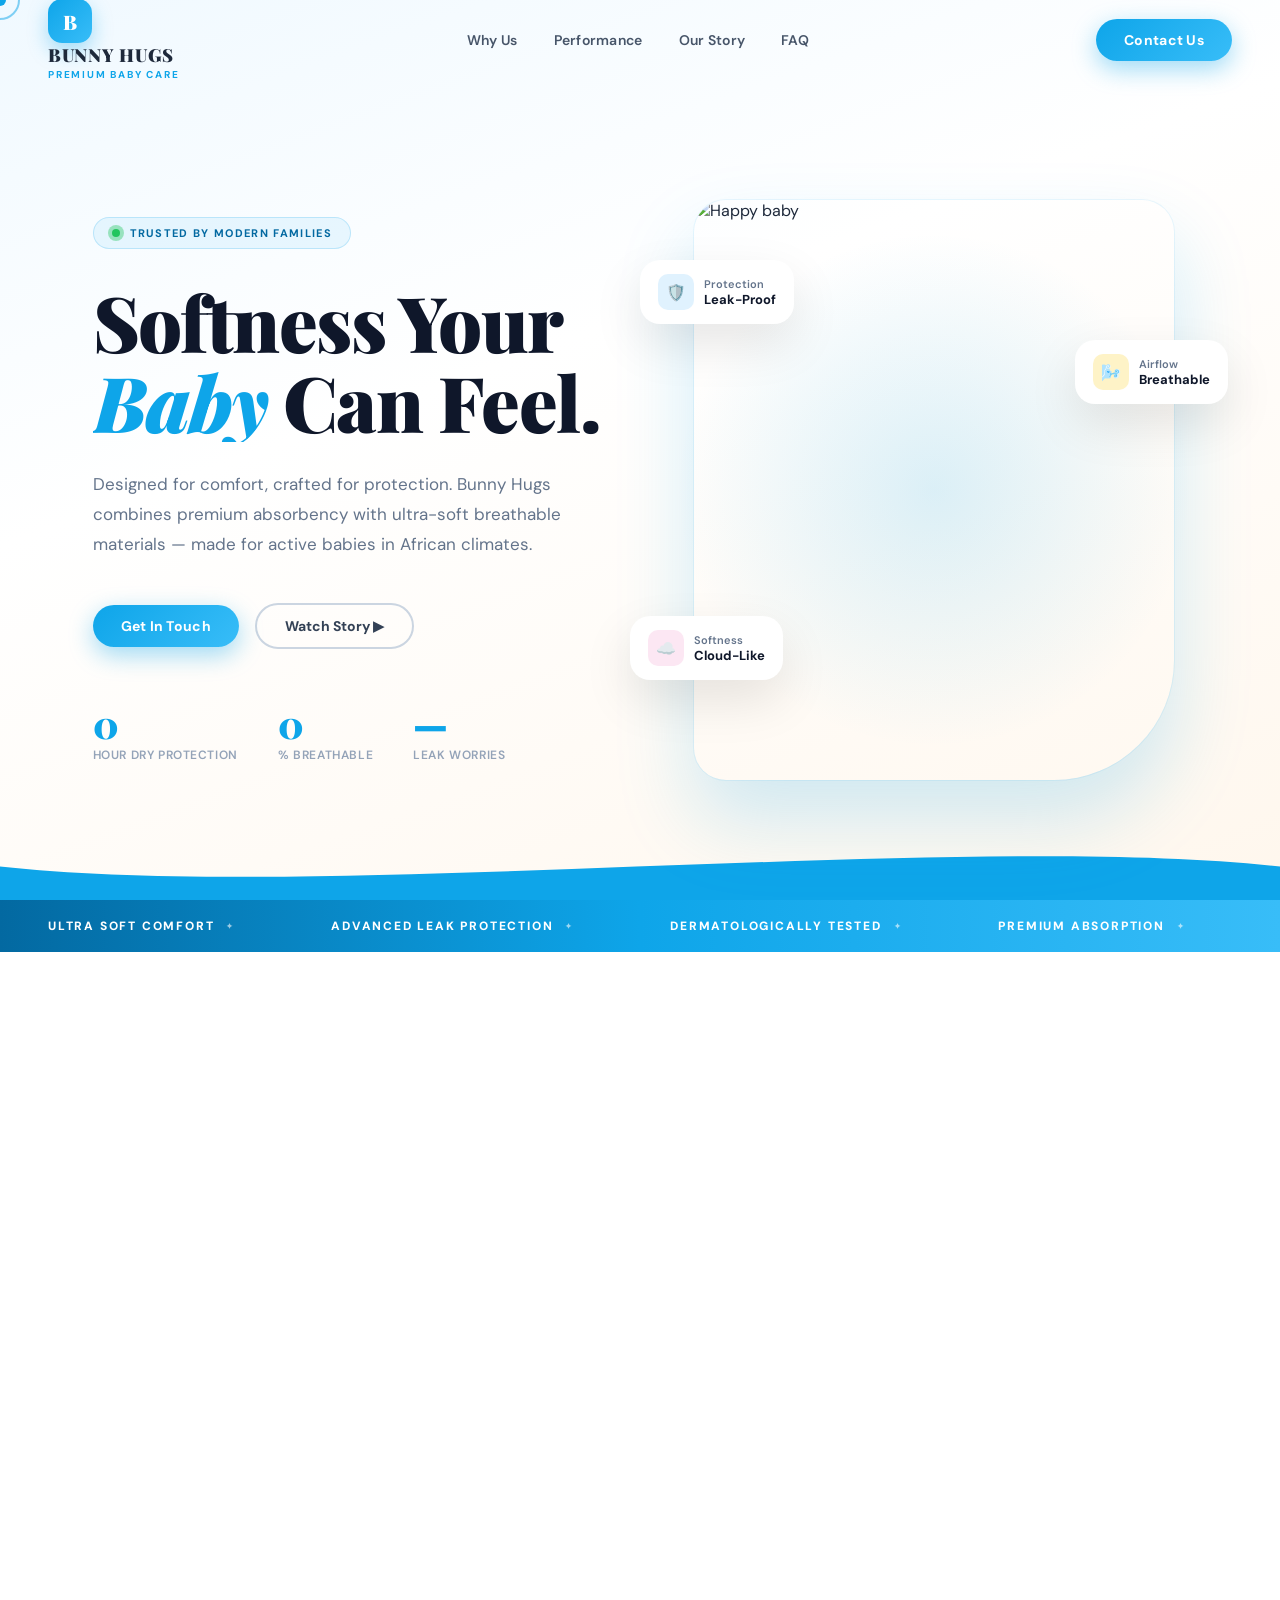
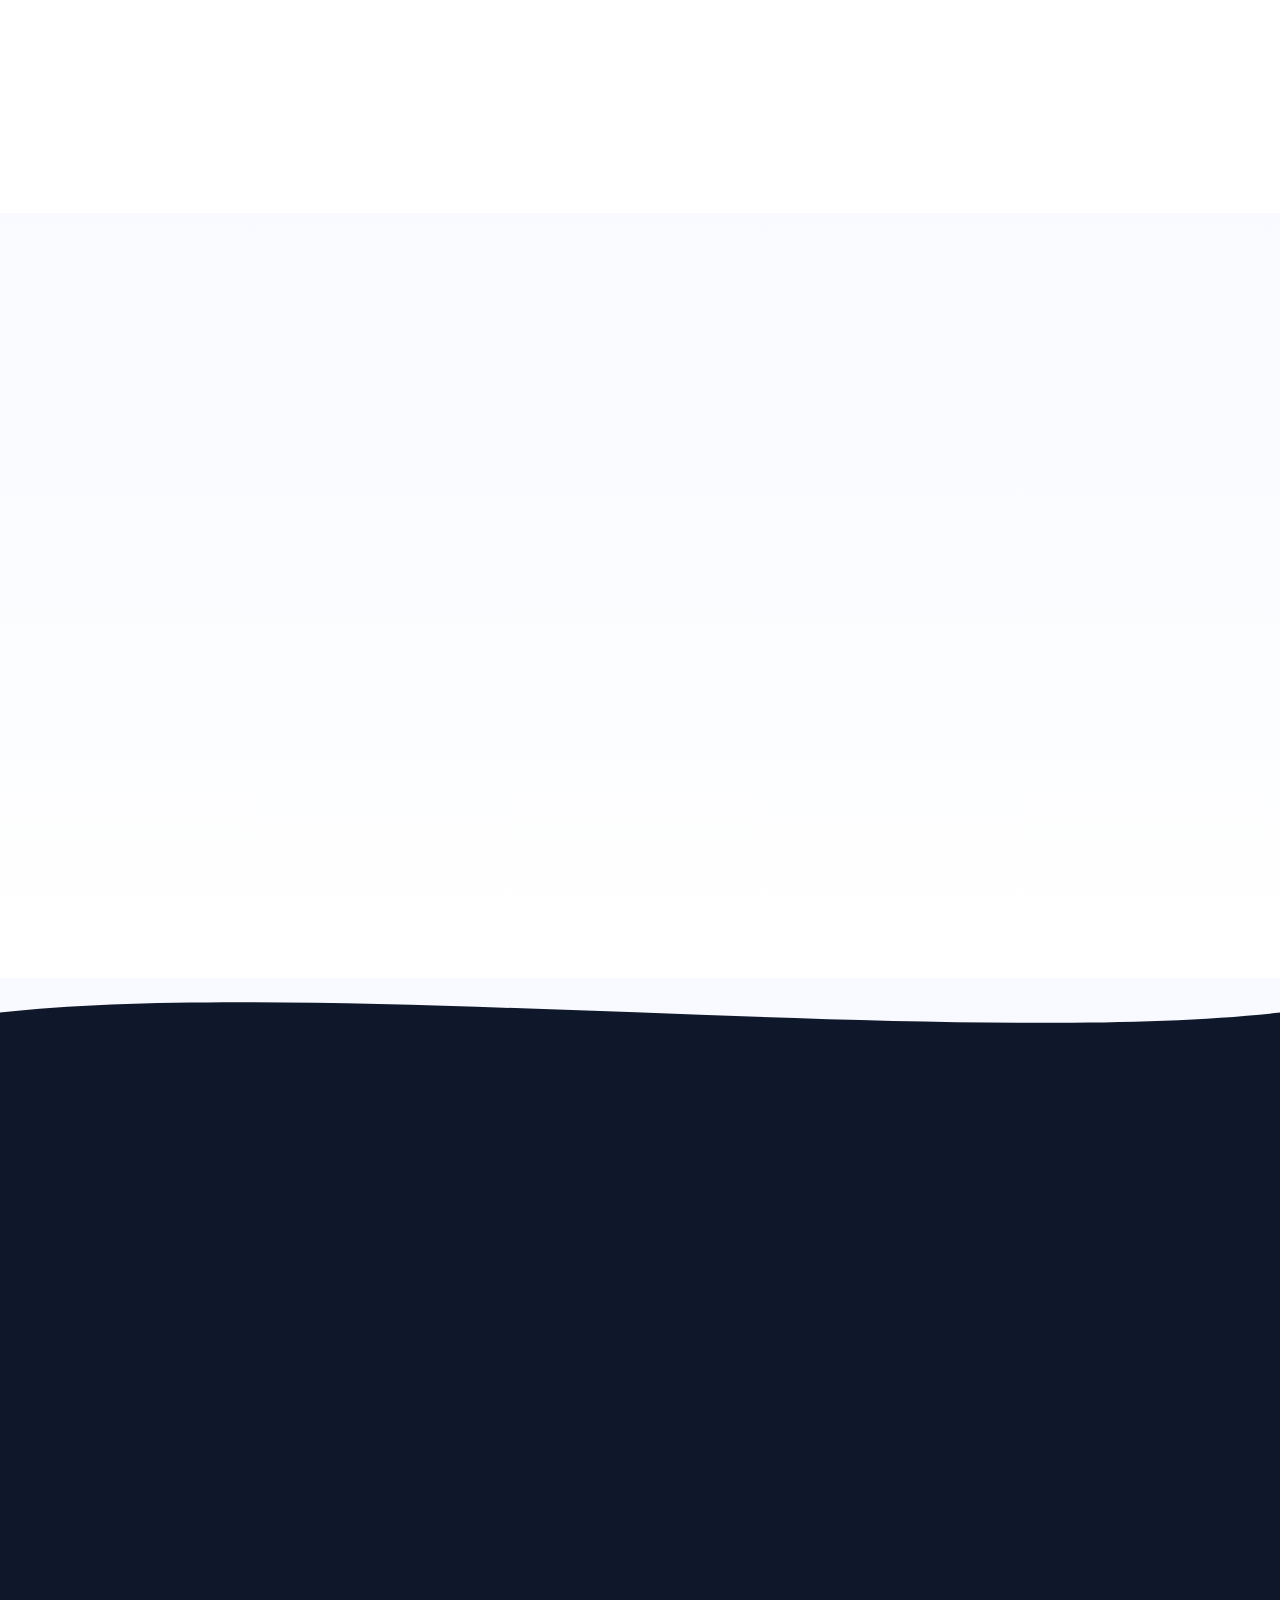
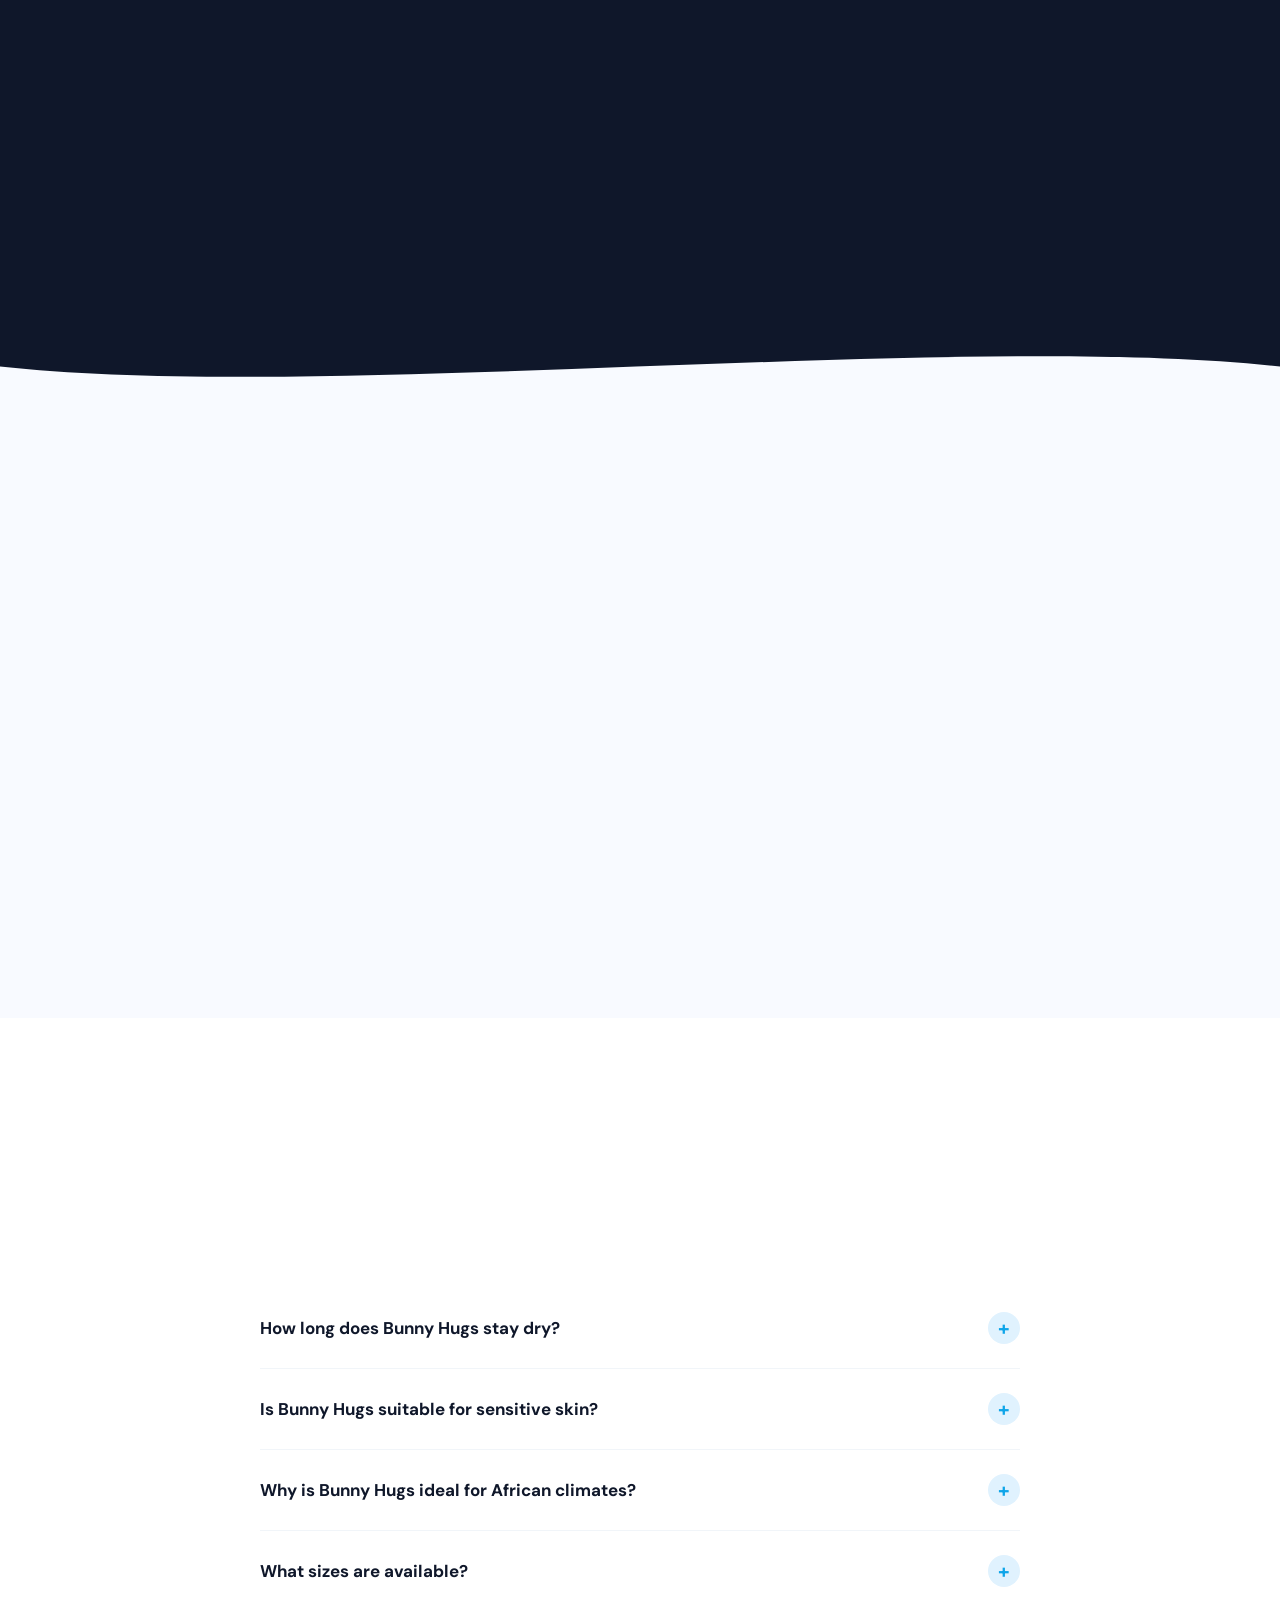
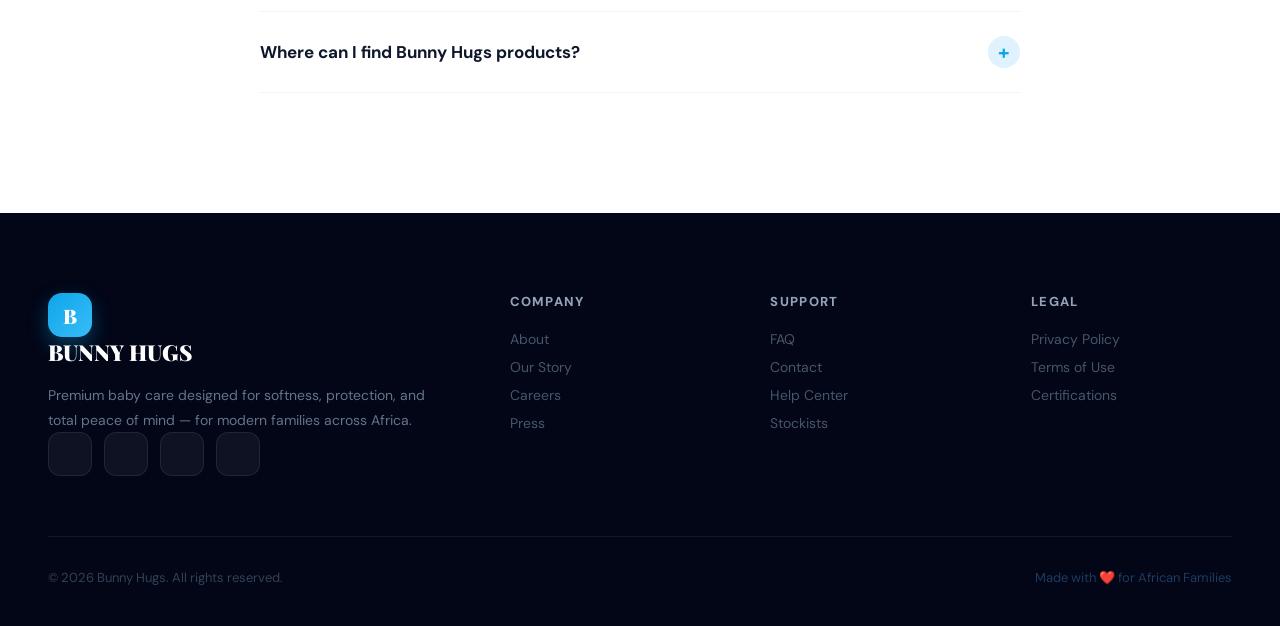
==== index.html @ 6c88c6e1 "initial demo setup" ====
<!DOCTYPE html>
<html lang="en">
<head>
  <meta charset="UTF-8"/>
  <meta name="viewport" content="width=device-width, initial-scale=1.0"/>
  <title>Bunny Hugs | Premium Baby Care</title>

  <link rel="preconnect" href="https://fonts.googleapis.com"/>
  <link href="https://fonts.googleapis.com/css2?family=Playfair+Display:wght@700;900&family=DM+Sans:wght@300;400;500;600;700&display=swap" rel="stylesheet"/>
  
  <script src="https://cdn.tailwindcss.com"></script>
  <script src="https://cdnjs.cloudflare.com/ajax/libs/gsap/3.12.5/gsap.min.js"></script>
  <script src="https://cdnjs.cloudflare.com/ajax/libs/gsap/3.12.5/ScrollTrigger.min.js"></script>
  <script src="https://unpkg.com/lucide@latest"></script>

  <link rel="stylesheet" href="style.css"/>
</head>
<body>

  <div class="scroll-progress" id="scrollProgress"></div>

  <div class="cursor" id="cursor"></div>
  <div class="cursor-ring" id="cursorRing"></div>

  <nav class="navbar" id="navbar">
    <div class="flex items-center gap-3 cursor-pointer" onclick="window.location.href='index.html'">
      <div class="logo-mark">B</div>
      <div>
        <div class="logo-text">BUNNY HUGS</div>
        <div class="logo-subtext">Premium Baby Care</div>
      </div>
    </div>

    <div class="nav-links" id="desktopNavLinks">
      <a href="index.html#features">Why Us</a>
      <a href="index.html#showcase">Performance</a>
      <a href="index.html#story">Our Story</a>
      <a href="index.html#faq">FAQ</a>
    </div>

    <a href="contact.html" class="btn-primary desktop-cta">Contact Us</a>

    <button class="mobile-menu-toggle" id="mobileMenuToggle" aria-label="Toggle Menu">
      <div class="hamburger-line line-1"></div>
      <div class="hamburger-line line-2"></div>
      <div class="hamburger-line line-3"></div>
    </button>
  </nav>

  <div class="mobile-nav-overlay" id="mobileNavOverlay">
    <div class="mobile-nav-links">
      <a href="index.html#features">Why Us</a>
      <a href="index.html#showcase">Performance</a>
      <a href="index.html#story">Our Story</a>
      <a href="index.html#faq">FAQ</a>
      <a href="contact.html" class="btn-primary text-center mt-6 w-full text-white block" style="color: white !important;">Contact Us</a>
    </div>
  </div>

  <section class="hero" id="hero">
    <canvas id="particles"></canvas>

    <div class="bg-circle bc-1"></div>
    <div class="bg-circle bc-2"></div>
    <div class="bg-circle bc-3"></div>

    <div class="hero-content">
      <div>
        <div class="hero-eyebrow" id="heroEyebrow">
          <span class="dot-pulse"></span>
          Trusted by Modern Families
        </div>

        <h1 class="hero-title">
          <span class="line-wrap" id="heroLine1">Softness Your</span>
          <span class="line-wrap" id="heroLine2"><em class="accent">Baby</em> Can Feel.</span>
        </h1>

        <p class="hero-sub" id="heroSub">
          Designed for comfort, crafted for protection. Bunny Hugs combines premium absorbency with ultra-soft breathable materials — made for active babies in African climates.
        </p>

        <div class="hero-ctas" id="heroCtas">
          <a href="contact.html" class="btn-primary">Get In Touch</a>
          <a href="#story" class="btn-outline text-center">Watch Story ▶</a>
        </div>

        <div class="stats-row" id="heroStats">
          <div class="stat-item">
            <div class="stat-num" data-target="24">0</div>
            <div class="stat-label">Hour Dry Protection</div>
          </div>
          <div class="stat-item">
            <div class="stat-num" data-target="100">0</div>
            <div class="stat-label">% Breathable</div>
          </div>
          <div class="stat-item">
            <div class="stat-num" data-target="0">—</div>
            <div class="stat-label">Leak Worries</div>
          </div>
        </div>
      </div>

      <div class="hero-image-wrap" id="heroImageWrap">
        <div class="glow-ring"></div>

        <img
          src="https://images.unsplash.com/photo-1515488042361-ee00e0ddd4e4?q=80&w=900&auto=format&fit=crop"
          class="hero-img"
          alt="Happy baby"
        />

        <div class="badge badge-1">
          <div class="badge-icon b-icon-1">🛡️</div>
          <div>
            <div class="badge-title">Protection</div>
            <div class="badge-body">Leak-Proof</div>
          </div>
        </div>

        <div class="badge badge-2">
          <div class="badge-icon b-icon-2">☁️</div>
          <div>
            <div class="badge-title">Softness</div>
            <div class="badge-body">Cloud-Like</div>
          </div>
        </div>

        <div class="badge badge-3">
          <div class="badge-icon b-icon-3">🌬️</div>
          <div>
            <div class="badge-title">Airflow</div>
            <div class="badge-body">Breathable</div>
          </div>
        </div>
      </div>
    </div>

    <div class="wave-divider">
      <svg viewBox="0 0 1440 80" xmlns="http://www.w3.org/2000/svg" preserveAspectRatio="none">
        <path d="M0,40 C360,80 1080,0 1440,40 L1440,80 L0,80 Z" fill="#0ea5e9"/>
      </svg>
    </div>
  </section>

  <div class="marquee-section">
    <div class="marquee-track">
      <span>Ultra Soft Comfort</span>
      <span>Advanced Leak Protection</span>
      <span>Dermatologically Tested</span>
      <span>Premium Absorption</span>
      <span>Tropical Climate Ready</span>
      <span>Pediatrician Approved</span>
      <span>Ultra Soft Comfort</span>
      <span>Advanced Leak Protection</span>
      <span>Dermatologically Tested</span>
      <span>Premium Absorption</span>
      <span>Tropical Climate Ready</span>
      <span>Pediatrician Approved</span>
    </div>
  </div>

  <section class="features-section" id="features">
    <div class="section-inner">
      <div class="features-header reveal">
        <span class="section-tag">Why Families Love Bunny Hugs</span>
        <h2 class="section-title">Made For Comfort.<br/><span class="glow-text">Built For Confidence.</span></h2>
        <p class="features-desc">Every detail is engineered to help babies stay dry, comfortable, active, and happy throughout the day.</p>
      </div>

      <div class="features-grid">
        <div class="feat-card blue-card reveal" style="transition-delay:0.1s">
          <div class="feat-icon f-icon-blue">
            <i data-lucide="shield-check" style="width:28px;height:28px;"></i>
          </div>
          <h3>Leak Protection</h3>
          <p>Advanced absorbent channels lock moisture away instantly, keeping babies comfortable for extended day and night use.</p>
        </div>

        <div class="feat-card pink-card reveal" style="transition-delay:0.2s">
          <div class="feat-icon f-icon-pink">
            <i data-lucide="cloud" style="width:28px;height:28px;"></i>
          </div>
          <h3>Cloud-Like Softness</h3>
          <p>Ultra-soft inner layers crafted to gently wrap delicate baby skin, reducing irritation and maximising comfort.</p>
        </div>

        <div class="feat-card yellow-card reveal" style="transition-delay:0.3s">
          <div class="feat-icon f-icon-yellow">
            <i data-lucide="wind" style="width:28px;height:28px;"></i>
          </div>
          <h3>Breathable Airflow</h3>
          <p>Special airflow channels reduce heat and moisture buildup — designed specifically for warm tropical climates.</p>
        </div>
      </div>
    </div>
  </section>

  <section class="showcase-section" id="showcase">
    <div class="section-inner">
      <div class="showcase-grid">
        <div class="showcase-img-wrap reveal-left">
          <img
            src="https://images.unsplash.com/photo-1555252333-9f8e92e65df9?q=80&w=900&auto=format&fit=crop"
            class="showcase-img"
            alt="Baby comfort"
          />
          <div class="showcase-pill p1">
            <span>⭐</span> Premium Grade
          </div>
          <div class="showcase-pill p2">
            <span>🌡️</span> Tested for African Heat
          </div>
        </div>

        <div class="reveal-right">
          <span class="section-tag">Performance Metrics</span>
          <h2 class="section-title">Engineered to<br/><span class="glow-text">Perform.</span></h2>
          <p class="showcase-desc">Our multi-layer absorption system is independently tested for maximum performance across all conditions.</p>

          <div class="progress-item">
            <div class="progress-label"><span>Absorption Speed</span><span>97%</span></div>
            <div class="progress-track"><div class="progress-fill" data-width="97"></div></div>
          </div>
          <div class="progress-item">
            <div class="progress-label"><span>Softness Index</span><span>99%</span></div>
            <div class="progress-track"><div class="progress-fill" data-width="99"></div></div>
          </div>
          <div class="progress-item">
            <div class="progress-label"><span>Leak Prevention</span><span>100%</span></div>
            <div class="progress-track"><div class="progress-fill" data-width="100"></div></div>
          </div>
          <div class="progress-item">
            <div class="progress-label"><span>Breathability</span><span>95%</span></div>
            <div class="progress-track"><div class="progress-fill" data-width="95"></div></div>
          </div>

          <a href="contact.html" class="btn-primary mt-10 inline-block">Learn More</a>
        </div>
      </div>
    </div>
  </section>

  <section class="story-section" id="story">
    <div class="wave-top">
      <svg viewBox="0 0 1440 80" xmlns="http://www.w3.org/2000/svg" preserveAspectRatio="none">
        <path d="M0,40 C360,0 1080,80 1440,40 L1440,0 L0,0 Z" fill="#f8faff"/>
      </svg>
    </div>

    <div class="section-inner story-inner-wrap">
      <div class="story-grid">
        <div class="reveal-left">
          <img
            src="https://images.unsplash.com/photo-1516627145497-ae6968895b74?q=80&w=900&auto=format&fit=crop"
            class="story-img"
            alt="Parents with baby"
          />
        </div>

        <div class="reveal-right">
          <span class="section-tag">Our Story</span>
          <h2 class="section-title text-white">Designed Around<br/>Real Parenting.</h2>

          <p class="story-desc">
            Bunny Hugs was born from a simple belief: every baby deserves the very best. We understand the realities of modern African parenthood, and we built a product that rises to meet them — with premium performance, accessible pricing, and genuine care in every layer.
          </p>

          <div class="story-card">
            <div class="story-card-header">
              <div class="story-card-icon sci-blue">
                <i data-lucide="heart" style="width:20px;height:20px;"></i>
              </div>
              <div class="story-card-title">Parent-Focused Innovation</div>
            </div>
            <p class="story-card-text">Built on hundreds of hours of real parenting feedback and independent baby comfort research.</p>
          </div>

          <div class="story-card mt-4">
            <div class="story-card-header">
              <div class="story-card-icon sci-yellow">
                <i data-lucide="sparkles" style="width:20px;height:20px;"></i>
              </div>
              <div class="story-card-title">Premium Quality Materials</div>
            </div>
            <p class="story-card-text">Carefully selected hypoallergenic soft-touch fibres tested on sensitive newborn skin.</p>
          </div>
        </div>
      </div>
    </div>

    <div class="wave-bottom">
      <svg viewBox="0 0 1440 80" xmlns="http://www.w3.org/2000/svg" preserveAspectRatio="none">
        <path d="M0,40 C360,80 1080,0 1440,40 L1440,80 L0,80 Z" fill="#f8faff"/>
      </svg>
    </div>
  </section>

  <section class="testimonial-section" id="testimonials">
    <div class="section-inner">
      <div class="text-center reveal">
        <span class="section-tag">What Moms Say</span>
        <h2 class="section-title">Loved by <span class="glow-text">Thousands.</span></h2>
      </div>

      <div class="testimonials-grid">
        <div class="testi-card reveal" style="transition-delay:0.1s">
          <div class="stars">★★★★★</div>
          <p class="testi-text">"My baby sleeps through the night without any leaks. I've tried every brand but Bunny Hugs is genuinely on another level."</p>
          <div class="testi-author">
            <div class="testi-avatar">A</div>
            <div>
              <div class="testi-name">Amaka O.</div>
              <div class="testi-role">Mother of 2 · Lagos</div>
            </div>
          </div>
        </div>

        <div class="testi-card reveal" style="transition-delay:0.2s">
          <div class="stars">★★★★★</div>
          <p class="testi-text">"The softness is unreal. My newborn's skin stays rash-free even in this Abuja heat. Absolutely worth every naira."</p>
          <div class="testi-author">
            <div class="testi-avatar">F</div>
            <div>
              <div class="testi-name">Fatima B.</div>
              <div class="testi-role">New Mom · Abuja</div>
            </div>
          </div>
        </div>

        <div class="testi-card reveal" style="transition-delay:0.3s">
          <div class="stars">★★★★★</div>
          <p class="testi-text">"Finally a brand that actually understands African weather. The breathability is incredible — my baby is always comfortable."</p>
          <div class="testi-author">
            <div class="testi-avatar">C</div>
            <div>
              <div class="testi-name">Chidinma E.</div>
              <div class="testi-role">Mother of 3 · Enugu</div>
            </div>
          </div>
        </div>
      </div>
    </div>
  </section>

  <section class="faq-section" id="faq">
    <div class="section-inner">
      <div class="text-center reveal">
        <span class="section-tag">FAQ</span>
        <h2 class="section-title">Got <span class="glow-text">Questions?</span></h2>
      </div>

      <div class="faq-list">
        <div class="faq-item">
          <button class="faq-q" onclick="toggleFaq(this)">
            How long does Bunny Hugs stay dry?
            <div class="faq-icon">+</div>
          </button>
          <div class="faq-a"><p>Our advanced absorbent core is engineered for extended dryness, keeping babies protected and comfortable throughout both day and night without needing constant changes.</p></div>
        </div>

        <div class="faq-item">
          <button class="faq-q" onclick="toggleFaq(this)">
            Is Bunny Hugs suitable for sensitive skin?
            <div class="faq-icon">+</div>
          </button>
          <div class="faq-a"><p>Absolutely. Every layer uses hypoallergenic breathable soft-touch materials that have been dermatologically tested to reduce friction, rashes, and discomfort on delicate newborn skin.</p></div>
        </div>

        <div class="faq-item">
          <button class="faq-q" onclick="toggleFaq(this)">
            Why is Bunny Hugs ideal for African climates?
            <div class="faq-icon">+</div>
          </button>
          <div class="faq-a"><p>We engineered a dedicated breathable airflow channel system that helps regulate temperature and reduce moisture buildup — specifically for the warm and humid conditions of tropical Africa.</p></div>
        </div>

        <div class="faq-item">
          <button class="faq-q" onclick="toggleFaq(this)">
            What sizes are available?
            <div class="faq-icon">+</div>
          </button>
          <div class="faq-a"><p>Bunny Hugs is available in Newborn, Small, Medium, Large, and Extra Large to accommodate babies from birth through toddlerhood, with a snug-fit elastic waistband at every size.</p></div>
        </div>

        <div class="faq-item">
          <button class="faq-q" onclick="toggleFaq(this)">
            Where can I find Bunny Hugs products?
            <div class="faq-icon">+</div>
          </button>
          <div class="faq-a"><p>Bunny Hugs is available through our network of retail partners across Nigeria and West Africa. Contact us for stockist locations near you.</p></div>
        </div>
      </div>
    </div>
  </section>

  <footer>
    <div class="section-inner">
      <div class="footer-grid">
        <div class="footer-brand">
          <div class="flex items-center gap-3 mb-1">
            <div class="logo-mark">B</div>
            <div class="footer-logo-text">BUNNY HUGS</div>
          </div>
          <p>Premium baby care designed for softness, protection, and total peace of mind — for modern families across Africa.</p>
          <div class="social-row mt-6">
            <div class="social-btn"><i data-lucide="instagram" style="width:18px;height:18px;"></i></div>
            <div class="social-btn"><i data-lucide="facebook" style="width:18px;height:18px;"></i></div>
            <div class="social-btn"><i data-lucide="youtube" style="width:18px;height:18px;"></i></div>
            <div class="social-btn"><i data-lucide="twitter" style="width:18px;height:18px;"></i></div>
          </div>
        </div>

        <div class="footer-col">
          <h4>Company</h4>
          <a href="#">About</a>
          <a href="index.html#story">Our Story</a>
          <a href="#">Careers</a>
          <a href="#">Press</a>
        </div>

        <div class="footer-col">
          <h4>Support</h4>
          <a href="index.html#faq">FAQ</a>
          <a href="contact.html">Contact</a>
          <a href="#">Help Center</a>
          <a href="#">Stockists</a>
        </div>

        <div class="footer-col">
          <h4>Legal</h4>
          <a href="#">Privacy Policy</a>
          <a href="#">Terms of Use</a>
          <a href="#">Certifications</a>
        </div>
      </div>

      <div class="footer-bottom">
        <span>© 2026 Bunny Hugs. All rights reserved.</span>
        <span class="footer-tagline">Made with ❤️ for African Families</span>
      </div>
    </div>
  </footer>

  <script src="script.js"></script>
</body>
</html>
---- style.css ----
:root {
  --sky: #0ea5e9;
  --sky-light: #e0f2fe;
  --sky-dark: #0369a1;
  --cream: #fffdf5;
  --yellow: #fbbf24;
  --pink: #f9a8d4;
  --slate: #0f172a;
}

*, *::before, *::after { box-sizing: border-box; margin: 0; padding: 0; }

html { scroll-behavior: smooth; }

body {
  font-family: 'DM Sans', sans-serif;
  background: #fff;
  color: #1e293b;
  overflow-x: hidden;
  cursor: none;
}

/* SCROLL PROGRESS BAR */
.scroll-progress {
  position: fixed;
  top: 0; left: 0;
  height: 3px;
  background: linear-gradient(90deg, var(--sky-dark), var(--sky), #38bdf8);
  width: 0%;
  z-index: 200;
  transition: width 0.1s;
}

/* CUSTOM CURSOR */
.cursor {
  position: fixed;
  width: 12px; height: 12px;
  background: var(--sky);
  border-radius: 50%;
  pointer-events: none;
  z-index: 9999;
  transform: translate(-50%, -50%);
  transition: width 0.2s, height 0.2s, background 0.2s;
}
.cursor-ring {
  position: fixed;
  width: 40px; height: 40px;
  border: 2px solid rgba(14,165,233,0.5);
  border-radius: 50%;
  pointer-events: none;
  z-index: 9998;
  transform: translate(-50%, -50%);
  transition: all 0.12s ease-out;
}
body:hover .cursor { opacity: 1; }

/* NAVBAR SYSTEM */
.navbar {
  position: fixed;
  top: 0; left: 0; right: 0;
  z-index: 100;
  padding: 0 48px;
  height: 80px;
  display: flex;
  align-items: center;
  justify-content: space-between;
  background: rgba(255,255,255,0.0);
  backdrop-filter: blur(0px);
  transition: background 0.5s, backdrop-filter 0.5s, box-shadow 0.5s;
}
.navbar.scrolled {
  background: rgba(255,255,255,0.85);
  backdrop-filter: blur(20px);
  box-shadow: 0 1px 40px rgba(14,165,233,0.08);
}
.logo-mark {
  width: 44px; height: 44px;
  background: linear-gradient(135deg, var(--sky), #38bdf8);
  border-radius: 14px;
  display: flex; align-items: center; justify-content: center;
  color: white;
  font-family: 'Playfair Display', serif;
  font-weight: 900;
  font-size: 20px;
  box-shadow: 0 8px 20px rgba(14,165,233,0.35);
}
.logo-text {
  font-weight: 900;
  font-size: 18px;
  letter-spacing: 0.04em;
  font-family: 'Playfair Display', serif;
}
.logo-subtext {
  font-size: 10px;
  letter-spacing: 0.18em;
  color: var(--sky);
  font-weight: 700;
  text-transform: uppercase;
  margin-top: 1px;
}
.nav-links {
  display: flex;
  gap: 36px;
}
.nav-links a {
  font-size: 14px;
  font-weight: 600;
  color: #475569;
  text-decoration: none;
  letter-spacing: 0.02em;
  transition: color 0.2s;
  position: relative;
}
.nav-links a::after {
  content: '';
  position: absolute;
  bottom: -4px; left: 0; right: 0;
  height: 2px;
  background: var(--sky);
  transform: scaleX(0);
  transform-origin: left;
  transition: transform 0.3s;
}
.nav-links a:hover { color: var(--sky); }
.nav-links a:hover::after { transform: scaleX(1); }

/* MOBILE HAMBURGER BUTTON (3 LINES) */
.mobile-menu-toggle {
  display: none;
  flex-direction: column;
  justify-content: space-between;
  width: 26px;
  height: 18px;
  background: transparent;
  border: none;
  z-index: 110;
}
.hamburger-line {
  width: 100%;
  height: 2px;
  background-color: #0f172a;
  border-radius: 20px;
  transition: all 0.3s cubic-bezier(0.4, 0, 0.2, 1);
  transform-origin: left;
}

/* Hamburgers transformation when mobile menu is open */
.mobile-menu-toggle.active .line-1 { transform: rotate(45deg) translate(2px, -1px); }
.mobile-menu-toggle.active .line-2 { opacity: 0; transform: scaleX(0); }
.mobile-menu-toggle.active .line-3 { transform: rotate(-45deg) translate(2px, 1px); }

/* MOBILE NAV OVERLAY */
.mobile-nav-overlay {
  position: fixed;
  inset: 0;
  background: rgb(255, 255, 255);
  z-index: 90;
  display: flex;
  align-items: center;
  justify-content: center;
  opacity: 0;
  visibility: hidden;
  transition: opacity 0.4s ease, visibility 0.4s ease;
}
.mobile-nav-overlay.active {
  opacity: 1;
  visibility: visible;
}
.mobile-nav-links {
  display: flex;
  flex-direction: column;
  align-items: center;
  gap: 28px;
  width: 80%;
  max-width: 320px;
}
.mobile-nav-links a {
  font-size: 22px;
  font-weight: 700;
  color: #0f172a;
  text-decoration: none;
  transition: color 0.2s;
}
.mobile-nav-links a:hover {
  color: var(--sky);
}

/* GLOBAL BUTTON & ANCHOR IMPLEMENTATIONS */
.btn-primary {
  background: linear-gradient(135deg, var(--sky), #38bdf8);
  color: white;
  border: none;
  padding: 12px 28px;
  border-radius: 100px;
  font-size: 14px;
  font-weight: 700;
  letter-spacing: 0.02em;
  box-shadow: 0 8px 25px rgba(14,165,233,0.4);
  transition: transform 0.2s, box-shadow 0.2s;
  position: relative;
  overflow: hidden;
  display: inline-flex;
  align-items: center;
  justify-content: center;
  text-decoration: none !important;
}
.btn-primary::before {
  content: '';
  position: absolute;
  top: 0; left: -100%;
  width: 100%; height: 100%;
  background: linear-gradient(90deg, transparent, rgba(255,255,255,0.25), transparent);
  transition: left 0.5s;
}
.btn-primary:hover::before { left: 100%; }
.btn-primary:hover { transform: translateY(-2px); box-shadow: 0 14px 35px rgba(14,165,233,0.5); }

.btn-outline {
  padding: 12px 28px;
  border-radius: 100px;
  border: 2px solid #cbd5e1;
  font-size: 14px;
  font-weight: 700;
  color: #334155;
  transition: border-color 0.2s, color 0.2s;
  background: transparent;
  display: inline-flex;
  align-items: center;
  justify-content: center;
  text-decoration: none !important;
}
.btn-outline:hover { border-color: var(--sky); color: var(--sky); }

.mobile-nav-overlay .btn-primary {
  color: #ffffff !important;
  font-weight: 700;
  display: block;
}

/* HERO SECTION */
.hero {
  min-height: 100vh;
  display: flex;
  align-items: center;
  position: relative;
  overflow: hidden;
  background: linear-gradient(160deg, #f0f9ff 0%, #ffffff 40%, #fff7ed 100%);
  padding-top: 80px;
}
#particles { position: absolute; inset: 0; z-index: 0; }

.bg-circle {
  position: absolute;
  border-radius: 50%;
  filter: blur(60px);
  opacity: 0;
  animation: breathe 8s ease-in-out infinite;
}
.bg-circle.bc-1 { width:600px; height:600px; background:#bfdbfe; top:-200px; left:-200px; animation-delay:0s; }
.bg-circle.bc-2 { width:400px; height:400px; background:#fde68a; bottom:-100px; right:-100px; animation-delay:3s; }
.bg-circle.bc-3 { width:300px; height:300px; background:#fce7f3; top:50%; left:40%; animation-delay:1.5s; }

@keyframes breathe {
  0%, 100% { transform: scale(1); opacity: 0.25; }
  50% { transform: scale(1.15); opacity: 0.4; }
}

.hero-content {
  position: relative;
  z-index: 2;
  max-width: 1280px;
  margin: 0 auto;
  padding: 0 48px;
  display: grid;
  grid-template-columns: 1fr 1fr;
  gap: 80px;
  align-items: center;
}
.hero-eyebrow {
  display: inline-flex;
  align-items: center;
  gap: 10px;
  background: rgba(14,165,233,0.08);
  border: 1px solid rgba(14,165,233,0.2);
  padding: 8px 18px;
  border-radius: 100px;
  font-size: 11px;
  font-weight: 700;
  letter-spacing: 0.12em;
  color: var(--sky-dark);
  text-transform: uppercase;
  margin-bottom: 32px;
}
.dot-pulse {
  width: 8px; height: 8px;
  background: #22c55e;
  border-radius: 50%;
  position: relative;
}
.dot-pulse::after {
  content: '';
  position: absolute;
  inset: -4px;
  border-radius: 50%;
  background: rgba(34,197,94,0.4);
  animation: ping 1.5s ease-out infinite;
}
@keyframes ping { 0%{transform:scale(0.8);opacity:1} 100%{transform:scale(2);opacity:0} }

.hero-title {
  font-family: 'Playfair Display', serif;
  font-size: clamp(52px, 6vw, 82px);
  font-weight: 900;
  line-height: 1.05;
  color: #0f172a;
  letter-spacing: -0.02em;
}
.hero-title .accent { color: var(--sky); font-style: italic; }
.hero-title .line-wrap { overflow: hidden; display: block; }

.hero-sub {
  margin-top: 28px;
  font-size: 17px;
  line-height: 1.75;
  color: #64748b;
  max-width: 480px;
}
.hero-ctas { margin-top: 44px; display: flex; gap: 16px; flex-wrap: wrap; align-items: center; }

/* DATA STATS ROW */
.stats-row { display: flex; gap: 40px; margin-top: 56px; }
.stat-num {
  font-family: 'Playfair Display', serif;
  font-size: 38px;
  font-weight: 900;
  color: var(--sky);
  line-height: 1;
}
.stat-label { font-size: 12px; color: #94a3b8; font-weight: 600; letter-spacing: 0.05em; margin-top: 4px; text-transform: uppercase; }

/* HERO FLOATING ELEMENTS */
.hero-image-wrap { position: relative; display: flex; justify-content: center; align-items: center; }
.hero-image-wrap .glow-ring {
  position: absolute;
  width: 520px; height: 520px;
  border-radius: 50%;
  background: radial-gradient(circle, rgba(14,165,233,0.15) 0%, transparent 70%);
  animation: slowSpin 20s linear infinite;
}
@keyframes slowSpin { from{transform:rotate(0deg)} to{transform:rotate(360deg)} }

.hero-img {
  width: 480px; height: 580px;
  object-fit: cover;
  border-radius: 32px 32px 120px 32px;
  box-shadow: 0 40px 80px rgba(14,165,233,0.2), 0 0 0 1px rgba(14,165,233,0.08);
  position: relative; z-index: 2;
  animation: floatImg 7s ease-in-out infinite;
}
@keyframes floatImg {
  0%,100%{transform:translateY(0) rotate(-1deg);}
  50%{transform:translateY(-20px) rotate(1deg);}
}

.badge {
  position: absolute;
  background: white;
  border-radius: 20px;
  padding: 14px 18px;
  box-shadow: 0 20px 50px rgba(0,0,0,0.1);
  z-index: 5;
  display: flex;
  align-items: center;
  gap: 10px;
  font-size: 13px;
  font-weight: 700;
  animation: badgeFloat 5s ease-in-out infinite;
}
@keyframes badgeFloat { 0%,100%{transform:translateY(0);} 50%{transform:translateY(-8px);} }
.badge-1 { top: 60px; left: -40px; animation-delay: 0s; }
.badge-2 { bottom: 100px; left: -50px; animation-delay: 1.5s; }
.badge-3 { top: 140px; right: -40px; animation-delay: 0.8s; }

.badge-icon { width: 36px; height: 36px; border-radius: 10px; display: flex; align-items: center; justify-content: center; font-size: 16px; }
.badge-icon.b-icon-1 { background:#e0f2fe; }
.badge-icon.b-icon-2 { background:#fce7f3; }
.badge-icon.b-icon-3 { background:#fef3c7; }
.badge-title { font-size:11px; color:#64748b; font-weight:600; }
.badge-body { color:#0f172a; }

.wave-divider { position: absolute; bottom: -2px; left: 0; right: 0; line-height: 0; overflow: hidden; }

/* INFINITE TEXT MARQUEE */
.marquee-section {
  background: linear-gradient(90deg, var(--sky-dark), var(--sky), #38bdf8);
  padding: 18px 0;
  overflow: hidden;
  position: relative;
}
.marquee-track { display: flex; white-space: nowrap; animation: marquee 30s linear infinite; }
.marquee-track span {
  font-size: 12px; font-weight: 800; letter-spacing: 0.15em; text-transform: uppercase;
  color: white; padding: 0 48px; display: flex; align-items: center; gap: 12px;
}
.marquee-track span::after { content: '✦'; font-size: 8px; opacity: 0.6; }
@keyframes marquee { from{transform:translateX(0)} to{transform:translateX(-50%)} }

/* SHARED SECTION STRUCTS */
section { position: relative; }
.section-inner { max-width: 1280px; margin: 0 auto; padding: 0 48px; }
.section-tag { font-size: 11px; font-weight: 800; letter-spacing: 0.18em; text-transform: uppercase; color: var(--sky); margin-bottom: 16px; display: block; }
.section-title { font-family: 'Playfair Display', serif; font-size: clamp(38px, 4vw, 58px); font-weight: 900; line-height: 1.1; color: #0f172a; letter-spacing: -0.02em; }
.glow-text { background: linear-gradient(135deg, var(--sky-dark) 0%, var(--sky) 50%, #38bdf8 100%); -webkit-background-clip: text; -webkit-text-fill-color: transparent; background-clip: text; }

/* FEATURES SECTION */
.features-section { padding: 120px 0; background: #fff; }
.features-header { text-align:center; max-width:680px; margin:0 auto; }
.features-desc { margin-top:20px; font-size:16px; color:#64748b; line-height:1.75; }
.features-grid { display: grid; grid-template-columns: repeat(3,1fr); gap: 28px; margin-top: 72px; }

.feat-card {
  border-radius: 28px; padding: 44px 36px; border: 1px solid #f1f5f9;
  position: relative; overflow: hidden;
  transition: transform 0.4s cubic-bezier(0.34,1.56,0.64,1), box-shadow 0.4s;
}
.feat-card::before { content: ''; position: absolute; inset: 0; opacity: 0; transition: opacity 0.4s; border-radius: 28px; }
.feat-card:hover { transform: translateY(-12px) scale(1.01); box-shadow: 0 30px 60px rgba(0,0,0,0.08); }
.feat-card:hover::before { opacity: 1; }

.feat-card.blue-card { background: linear-gradient(145deg, #f0f9ff, #fff); }
.feat-card.blue-card::before { background: linear-gradient(145deg, #e0f2fe, #f8fbff); }
.feat-card.pink-card { background: linear-gradient(145deg, #fdf2f8, #fff); }
.feat-card.pink-card::before { background: linear-gradient(145deg, #fce7f3, #fdf8ff); }
.feat-card.yellow-card { background: linear-gradient(145deg, #fffbeb, #fff); }
.feat-card.yellow-card::before { background: linear-gradient(145deg, #fef3c7, #fffdf5); }

.feat-icon { width: 64px; height: 64px; border-radius: 18px; display: flex; align-items: center; justify-content: center; margin-bottom: 28px; font-size: 28px; position: relative; z-index: 1; }
.feat-icon.f-icon-blue { background:#e0f2fe; color:var(--sky); }
.feat-icon.f-icon-pink { background:#fce7f3; color:#ec4899; }
.feat-icon.f-icon-yellow { background:#fef3c7; color:#d97706; }

.feat-card h3 { font-family: 'Playfair Display', serif; font-size: 24px; font-weight: 700; margin-bottom: 14px; position: relative; z-index: 1; }
.feat-card p { font-size: 15px; color: #64748b; line-height: 1.7; position: relative; z-index: 1; }

/* SHOWCASE / PERFORMANCE SYSTEM */
.showcase-section { padding: 120px 0; background: linear-gradient(180deg, #f8faff 0%, #ffffff 100%); overflow: hidden; }
.showcase-grid { display: grid; grid-template-columns: 1fr 1fr; gap: 80px; align-items: center; }
.showcase-img-wrap { position: relative; border-radius: 40px; }
.showcase-img { width: 100%; border-radius: 40px; box-shadow: 0 30px 80px rgba(14,165,233,0.15); display: block; }
.showcase-pill { position: absolute; background: white; border-radius: 100px; padding: 10px 20px; font-size: 13px; font-weight: 700; color: #0f172a; box-shadow: 0 10px 30px rgba(0,0,0,0.1); display: flex; align-items: center; gap: 8px; }
.showcase-pill.p1 { top: -20px; right: 40px; }
.showcase-pill.p2 { bottom: 40px; left: -20px; }
.showcase-desc { margin-top:20px; font-size:15px; color:#64748b; line-height:1.75; margin-bottom:40px; }

/* PROGRESS BARS */
.progress-item { margin-bottom: 24px; }
.progress-label { display: flex; justify-content: space-between; font-size: 13px; font-weight: 700; color: #334155; margin-bottom: 8px; }
.progress-track { height: 8px; background: #f1f5f9; border-radius: 100px; overflow: hidden; }
.progress-fill { height: 100%; border-radius: 100px; background: linear-gradient(90deg, var(--sky), #38bdf8); width: 0%; transition: width 1.5s cubic-bezier(0.4,0,0.2,1); }

/* BRAND STORY SECTION */
.story-section { padding: 120px 0; background: #0f172a; color: white; overflow: hidden; }
.story-inner-wrap { padding-top:60px; padding-bottom:60px; }
.story-grid { display: grid; grid-template-columns: 1fr 1fr; gap: 100px; align-items: center; }
.story-img { border-radius: 32px; width: 100%; object-fit: cover; height: 550px; box-shadow: 0 40px 80px rgba(0,0,0,0.4); }
.story-desc { margin-top:24px; font-size:16px; color:#94a3b8; line-height:1.8; }

.story-card { background: rgba(255,255,255,0.06); border: 1px solid rgba(255,255,255,0.1); border-radius: 24px; padding: 28px; backdrop-filter: blur(10px); margin-top: 28px; }
.story-card-header { display:flex; align-items:center; gap:14px; margin-bottom:12px; }
.story-card-icon { width:44px; height:44px; border-radius:12px; display:flex; align-items:center; justify-content:center; }
.story-card-icon.sci-blue { background:rgba(14,165,233,0.15); color:#38bdf8; }
.story-card-icon.sci-yellow { background:rgba(251,191,36,0.15); color:#fbbf24; }
.story-card-title { font-weight:700; font-size:16px; }
.story-card-text { font-size:14px; color:#64748b; line-height:1.75; }

.wave-top { position: absolute; top: -1px; left: 0; right: 0; line-height: 0; }
.wave-bottom { position: absolute; bottom: -1px; left: 0; right: 0; line-height: 0; }

/* TESTIMONIALS SECTION */
.testimonial-section { padding: 100px 0; background: #f8faff; }
.testimonials-grid { display: grid; grid-template-columns: repeat(3,1fr); gap: 24px; margin-top: 64px; }
.testi-card { background: white; border-radius: 24px; padding: 32px; box-shadow: 0 4px 24px rgba(0,0,0,0.05); border: 1px solid #f1f5f9; transition: transform 0.3s, box-shadow 0.3s; }
.testi-card:hover { transform: translateY(-6px); box-shadow: 0 20px 50px rgba(0,0,0,0.1); }
.stars { color: #fbbf24; font-size: 14px; letter-spacing: 2px; margin-bottom: 16px; }
.testi-text { font-size: 15px; color: #475569; line-height: 1.7; font-style: italic; margin-bottom: 20px; }
.testi-author { display: flex; align-items: center; gap: 12px; }
.testi-avatar { width: 44px; height: 44px; border-radius: 50%; background: linear-gradient(135deg, var(--sky-light), var(--sky)); display: flex; align-items: center; justify-content: center; font-weight: 800; color: var(--sky-dark); font-size: 15px; }
.testi-name { font-weight: 700; font-size: 14px; }
.testi-role { font-size: 12px; color: #94a3b8; }

/* ACCORDION FAQ SECTION */
.faq-section { padding: 120px 0; background: white; }
.faq-list { max-width: 760px; margin: 64px auto 0; }
.faq-item { border-bottom: 1px solid #f1f5f9; overflow: hidden; }
.faq-q { width: 100%; text-align: left; background: none; border: none; padding: 24px 0; font-size: 17px; font-weight: 700; color: #0f172a; display: flex; justify-content: space-between; align-items: center; gap: 16px; font-family: 'DM Sans', sans-serif; }
.faq-icon { width: 32px; height: 32px; background: var(--sky-light); border-radius: 50%; display: flex; align-items: center; justify-content: center; color: var(--sky); font-size: 20px; flex-shrink: 0; transition: transform 0.3s, background 0.3s; }
.faq-item.open .faq-icon { transform: rotate(45deg); background: var(--sky); color: white; }
.faq-a { max-height: 0; overflow: hidden; transition: max-height 0.4s cubic-bezier(0.4,0,0.2,1), padding 0.4s; }
.faq-item.open .faq-a { max-height: 200px; padding-bottom: 24px; }
.faq-a p { font-size: 15px; color: #64748b; line-height: 1.8; }

/* FOOTER ARCHITECTURE */
footer { background: #020617; color: white; padding: 80px 0 40px; }
.footer-grid { display: grid; grid-template-columns: 2fr 1fr 1fr 1fr; gap: 60px; padding-bottom: 60px; border-bottom: 1px solid rgba(255,255,255,0.07); }
.footer-brand p { font-size: 14px; color: #64748b; line-height: 1.75; margin-top: 16px; }
.footer-logo-text { font-family:'Playfair Display',serif; font-size:22px; font-weight:900; }
.footer-col h4 { font-size: 13px; font-weight: 800; letter-spacing: 0.1em; text-transform: uppercase; color: #94a3b8; margin-bottom: 20px; }
.footer-col a { display: block; font-size: 14px; color: #475569; text-decoration: none; margin-bottom: 10px; transition: color 0.2s; }
.footer-col a:hover { color: white; }
.social-row { display: flex; gap: 12px; }
.social-btn { width: 44px; height: 44px; border-radius: 12px; background: rgba(255,255,255,0.05); border: 1px solid rgba(255,255,255,0.08); display: flex; align-items: center; justify-content: center; color: #94a3b8; transition: background 0.2s, color 0.2s; }
.social-btn:hover { background: var(--sky); color: white; border-color: var(--sky); }
.footer-bottom { display: flex; justify-content: space-between; align-items: center; padding-top: 32px; font-size: 13px; color: #334155; }
.footer-tagline { color:#1e3a5f; }

/* REVEAL TIMINGS */
.reveal { opacity: 0; transform: translateY(50px); }
.reveal-left { opacity: 0; transform: translateX(-60px); }
.reveal-right { opacity: 0; transform: translateX(60px); }

/* BREAKPOINTS ENGINE (RESPONSIVE VIEW RULES) */
@media (max-width: 900px) {
  .desktop-cta, #desktopNavLinks { display: none !important; }
  .mobile-menu-toggle { display: flex; }
  
  .hero-content, .showcase-grid, .story-grid, .features-grid, .testimonials-grid, .footer-grid { grid-template-columns: 1fr; }
  .hero-content { padding: 0 24px; gap: 60px; }
  .section-inner { padding: 0 24px; }
  .navbar { padding: 0 24px; }
  
  .hero-img { width: 100%; height: 350px; }
  .badge { display: none; }
  .stats-row { gap: 24px; }
  
  body { cursor: auto; }
  .cursor, .cursor-ring { display: none; }
}
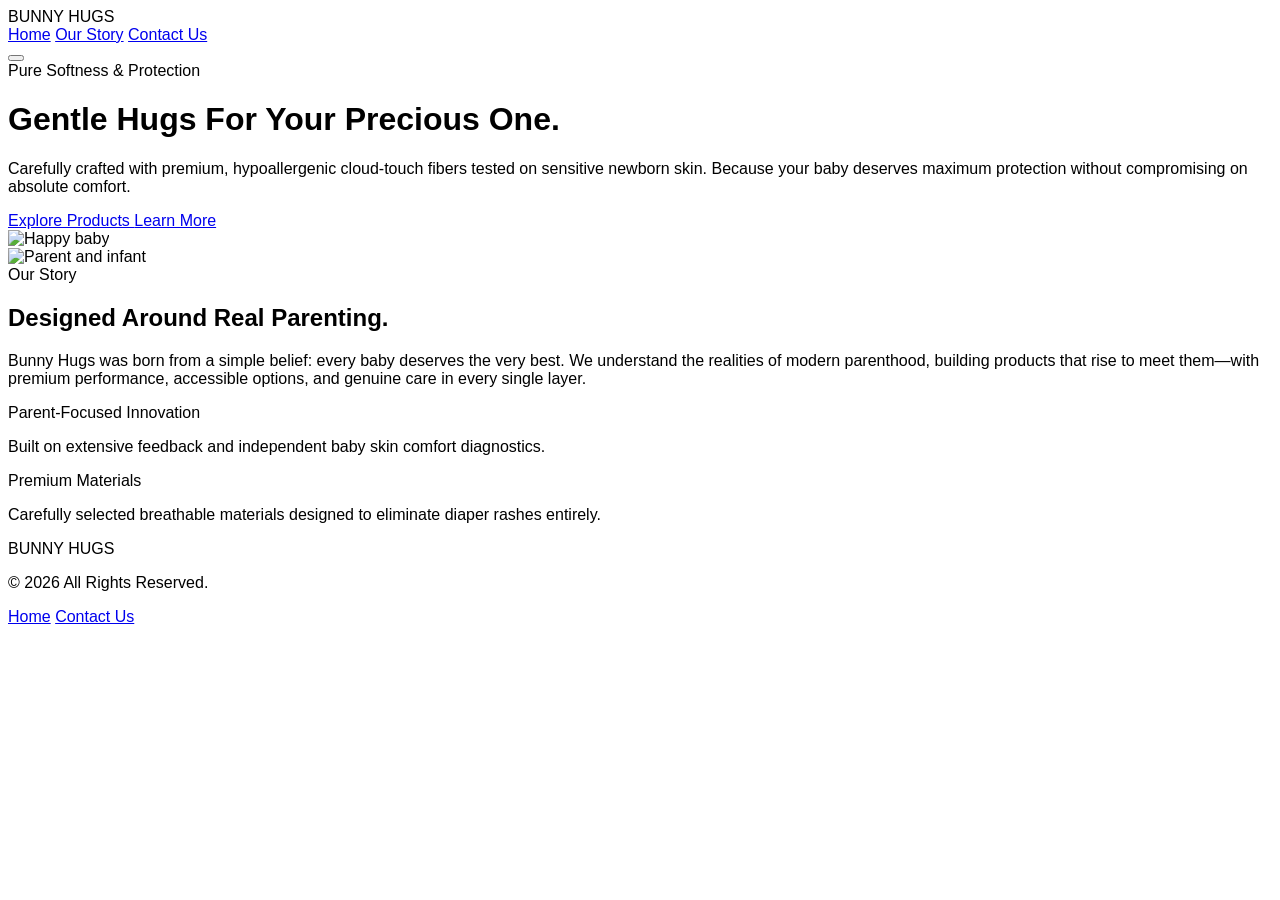
==== commit eea621d8: "style: full layout restore with complete pastel theme integrations" ====
--- a/index.html
+++ b/index.html
@@ -1,447 +1,120 @@
 <!DOCTYPE html>
 <html lang="en">
 <head>
-  <meta charset="UTF-8"/>
-  <meta name="viewport" content="width=device-width, initial-scale=1.0"/>
-  <title>Bunny Hugs | Premium Baby Care</title>
+  <meta charset="UTF-8">
+  <meta name="viewport" content="width=device-width, initial-scale=1.0">
+  <title>Bunny Hugs Baby Diaper | Premium Comfort</title>
+  <script src="https://cdn.jsdelivr.net/npm/@tailwindcss/browser@4"></script>
+  <script src="https://unpkg.com/lucide@latest"></script>
+  <style>
+    body {
+      font-family: 'Inter', sans-serif;
+    }
+  </style>
+</head>
+<body class="bg-[#FAF8F5] text-slate-700">
 
-  <link rel="preconnect" href="https://fonts.googleapis.com"/>
-  <link href="https://fonts.googleapis.com/css2?family=Playfair+Display:wght@700;900&family=DM+Sans:wght@300;400;500;600;700&display=swap" rel="stylesheet"/>
-  
-  <script src="https://cdn.tailwindcss.com"></script>
-  <script src="https://cdnjs.cloudflare.com/ajax/libs/gsap/3.12.5/gsap.min.js"></script>
-  <script src="https://cdnjs.cloudflare.com/ajax/libs/gsap/3.12.5/ScrollTrigger.min.js"></script>
-  <script src="https://unpkg.com/lucide@latest"></script>
+  <nav class="bg-white/80 backdrop-blur-md sticky top-0 z-50 border-b border-[#9EC5D9]/20 px-6 py-4">
+    <div class="max-w-7xl mx-auto flex justify-between items-center">
+      <div class="flex items-center gap-2">
+        <span class="text-2xl font-black tracking-tight text-[#9EC5D9] font-serif">BUNNY HUGS</span>
+      </div>
+      <div class="hidden md:flex items-center gap-8 font-medium text-slate-600">
+        <a href="index.html" class="text-[#9EC5D9] hover:text-[#8DB4C8] transition-colors">Home</a>
+        <a href="#story" class="hover:text-[#9EC5D9] transition-colors">Our Story</a>
+        <a href="contact.html" class="hover:text-[#9EC5D9] transition-colors">Contact Us</a>
+      </div>
+      <button class="md:hidden text-slate-700">
+        <i data-lucide="menu" class="w-6 h-6"></i>
+      </button>
+    </div>
+  </nav>
 
-  <link rel="stylesheet" href="style.css"/>
-</head>
-<body>
-
-  <div class="scroll-progress" id="scrollProgress"></div>
-
-  <div class="cursor" id="cursor"></div>
-  <div class="cursor-ring" id="cursorRing"></div>
-
-  <nav class="navbar" id="navbar">
-    <div class="flex items-center gap-3 cursor-pointer" onclick="window.location.href='index.html'">
-      <div class="logo-mark">B</div>
-      <div>
-        <div class="logo-text">BUNNY HUGS</div>
-        <div class="logo-subtext">Premium Baby Care</div>
+  <header class="relative bg-gradient-to-b from-[#BCE3F2]/30 to-transparent pt-12 pb-24 px-6">
+    <div class="max-w-7xl mx-auto flex flex-col lg:flex-row items-center gap-12">
+      <div class="w-full lg:w-1/2 flex flex-col gap-6">
+        <span class="bg-[#BCE3F2] text-[#5A8396] font-bold text-xs uppercase tracking-widest px-3 py-1 rounded-full self-start">
+          Pure Softness & Protection
+        </span>
+        <h1 class="text-4xl lg:text-6xl font-black font-serif text-slate-800 leading-tight">
+          Gentle Hugs For Your Precious One.
+        </h1>
+        <p class="text-lg text-slate-600 leading-relaxed">
+          Carefully crafted with premium, hypoallergenic cloud-touch fibers tested on sensitive newborn skin. Because your baby deserves maximum protection without compromising on absolute comfort.
+        </p>
+        <div class="flex flex-wrap gap-4 mt-2">
+          <a href="contact.html" class="bg-[#F1B292] hover:bg-[#EAA380] text-slate-800 font-bold px-8 py-4 rounded-full transition-all shadow-md shadow-[#F1B292]/20 block text-center">
+            Explore Products
+          </a>
+          <a href="#story" class="bg-white border border-[#9EC5D9]/40 text-slate-700 font-bold px-8 py-4 rounded-full hover:bg-[#FAF8F5] transition-all block text-center">
+            Learn More
+          </a>
+        </div>
+      </div>
+      <div class="w-full lg:w-1/2 relative">
+        <div class="absolute inset-0 bg-[#F7E1AD]/40 rounded-full filter blur-3xl -z-10 transform scale-90"></div>
+        <img src="https://images.unsplash.com/photo-1516627145497-ae6968895b74?q=80&w=900&auto=format&fit=crop" 
+             class="w-full h-[400px] lg:h-[500px] object-cover rounded-3xl shadow-xl border-4 border-white" alt="Happy baby">
       </div>
     </div>
+  </header>
 
-    <div class="nav-links" id="desktopNavLinks">
-      <a href="index.html#features">Why Us</a>
-      <a href="index.html#showcase">Performance</a>
-      <a href="index.html#story">Our Story</a>
-      <a href="index.html#faq">FAQ</a>
-    </div>
+  <section class="py-20 px-6 bg-white" id="story">
+    <div class="max-w-7xl mx-auto flex flex-col lg:flex-row items-center gap-16">
+      
+      <div class="w-full lg:w-1/2">
+        <img src="https://images.unsplash.com/photo-1544161515-4ab6ce6db874?q=80&w=900&auto=format&fit=crop"
+             class="w-full h-[350px] lg:h-[550px] object-cover rounded-3xl shadow-lg" alt="Parent and infant">
+      </div>
 
-    <a href="contact.html" class="btn-primary desktop-cta">Contact Us</a>
-
-    <button class="mobile-menu-toggle" id="mobileMenuToggle" aria-label="Toggle Menu">
-      <div class="hamburger-line line-1"></div>
-      <div class="hamburger-line line-2"></div>
-      <div class="hamburger-line line-3"></div>
-    </button>
-  </nav>
-
-  <div class="mobile-nav-overlay" id="mobileNavOverlay">
-    <div class="mobile-nav-links">
-      <a href="index.html#features">Why Us</a>
-      <a href="index.html#showcase">Performance</a>
-      <a href="index.html#story">Our Story</a>
-      <a href="index.html#faq">FAQ</a>
-      <a href="contact.html" class="btn-primary text-center mt-6 w-full text-white block" style="color: white !important;">Contact Us</a>
-    </div>
-  </div>
-
-  <section class="hero" id="hero">
-    <canvas id="particles"></canvas>
-
-    <div class="bg-circle bc-1"></div>
-    <div class="bg-circle bc-2"></div>
-    <div class="bg-circle bc-3"></div>
-
-    <div class="hero-content">
-      <div>
-        <div class="hero-eyebrow" id="heroEyebrow">
-          <span class="dot-pulse"></span>
-          Trusted by Modern Families
+      <div class="w-full lg:w-1/2 flex flex-col gap-8">
+        <div>
+          <span class="text-[#9EC5D9] font-bold tracking-widest text-xs uppercase block mb-2">Our Story</span>
+          <h2 class="text-3xl lg:text-5xl font-black font-serif text-slate-800 leading-tight">Designed Around Real Parenting.</h2>
+          <p class="mt-4 text-base text-slate-600 leading-relaxed">
+            Bunny Hugs was born from a simple belief: every baby deserves the very best. We understand the realities of modern parenthood, building products that rise to meet them—with premium performance, accessible options, and genuine care in every single layer.
+          </p>
         </div>
 
-        <h1 class="hero-title">
-          <span class="line-wrap" id="heroLine1">Softness Your</span>
-          <span class="line-wrap" id="heroLine2"><em class="accent">Baby</em> Can Feel.</span>
-        </h1>
-
-        <p class="hero-sub" id="heroSub">
-          Designed for comfort, crafted for protection. Bunny Hugs combines premium absorbency with ultra-soft breathable materials — made for active babies in African climates.
-        </p>
-
-        <div class="hero-ctas" id="heroCtas">
-          <a href="contact.html" class="btn-primary">Get In Touch</a>
-          <a href="#story" class="btn-outline text-center">Watch Story ▶</a>
+        <div class="bg-[#BCE3F2]/20 border border-[#9EC5D9]/30 rounded-2xl p-6 transition-all hover:shadow-md">
+          <div class="flex items-center gap-4 mb-3">
+            <div class="w-11 h-11 rounded-xl bg-[#BCE3F2] flex items-center justify-center text-[#5A8396]">
+              <i data-lucide="heart" class="w-5 h-5"></i>
+            </div>
+            <div class="font-bold text-lg text-slate-800">Parent-Focused Innovation</div>
+          </div>
+          <p class="text-sm text-slate-600 leading-relaxed">Built on extensive feedback and independent baby skin comfort diagnostics.</p>
         </div>
 
-        <div class="stats-row" id="heroStats">
-          <div class="stat-item">
-            <div class="stat-num" data-target="24">0</div>
-            <div class="stat-label">Hour Dry Protection</div>
+        <div class="bg-[#F7E1AD]/20 border border-[#EDD59E]/30 rounded-2xl p-6 transition-all hover:shadow-md">
+          <div class="flex items-center gap-4 mb-3">
+            <div class="w-11 h-11 rounded-xl bg-[#F7E1AD] flex items-center justify-center text-[#B09251]">
+              <i data-lucide="sparkles" class="w-5 h-5"></i>
+            </div>
+            <div class="font-bold text-lg text-slate-800">Premium Materials</div>
           </div>
-          <div class="stat-item">
-            <div class="stat-num" data-target="100">0</div>
-            <div class="stat-label">% Breathable</div>
-          </div>
-          <div class="stat-item">
-            <div class="stat-num" data-target="0">—</div>
-            <div class="stat-label">Leak Worries</div>
-          </div>
+          <p class="text-sm text-slate-600 leading-relaxed">Carefully selected breathable materials designed to eliminate diaper rashes entirely.</p>
         </div>
       </div>
 
-      <div class="hero-image-wrap" id="heroImageWrap">
-        <div class="glow-ring"></div>
-
-        <img
-          src="https://images.unsplash.com/photo-1515488042361-ee00e0ddd4e4?q=80&w=900&auto=format&fit=crop"
-          class="hero-img"
-          alt="Happy baby"
-        />
-
-        <div class="badge badge-1">
-          <div class="badge-icon b-icon-1">🛡️</div>
-          <div>
-            <div class="badge-title">Protection</div>
-            <div class="badge-body">Leak-Proof</div>
-          </div>
-        </div>
-
-        <div class="badge badge-2">
-          <div class="badge-icon b-icon-2">☁️</div>
-          <div>
-            <div class="badge-title">Softness</div>
-            <div class="badge-body">Cloud-Like</div>
-          </div>
-        </div>
-
-        <div class="badge badge-3">
-          <div class="badge-icon b-icon-3">🌬️</div>
-          <div>
-            <div class="badge-title">Airflow</div>
-            <div class="badge-body">Breathable</div>
-          </div>
-        </div>
-      </div>
-    </div>
-
-    <div class="wave-divider">
-      <svg viewBox="0 0 1440 80" xmlns="http://www.w3.org/2000/svg" preserveAspectRatio="none">
-        <path d="M0,40 C360,80 1080,0 1440,40 L1440,80 L0,80 Z" fill="#0ea5e9"/>
-      </svg>
     </div>
   </section>
 
-  <div class="marquee-section">
-    <div class="marquee-track">
-      <span>Ultra Soft Comfort</span>
-      <span>Advanced Leak Protection</span>
-      <span>Dermatologically Tested</span>
-      <span>Premium Absorption</span>
-      <span>Tropical Climate Ready</span>
-      <span>Pediatrician Approved</span>
-      <span>Ultra Soft Comfort</span>
-      <span>Advanced Leak Protection</span>
-      <span>Dermatologically Tested</span>
-      <span>Premium Absorption</span>
-      <span>Tropical Climate Ready</span>
-      <span>Pediatrician Approved</span>
-    </div>
-  </div>
-
-  <section class="features-section" id="features">
-    <div class="section-inner">
-      <div class="features-header reveal">
-        <span class="section-tag">Why Families Love Bunny Hugs</span>
-        <h2 class="section-title">Made For Comfort.<br/><span class="glow-text">Built For Confidence.</span></h2>
-        <p class="features-desc">Every detail is engineered to help babies stay dry, comfortable, active, and happy throughout the day.</p>
+  <footer class="bg-slate-800 text-slate-400 py-12 px-6 border-t border-slate-700">
+    <div class="max-w-7xl mx-auto flex flex-col md:flex-row justify-between items-center gap-6 text-center md:text-left">
+      <div>
+        <p class="font-serif font-black text-white text-lg">BUNNY HUGS</p>
+        <p class="text-sm mt-1">&copy; 2026 All Rights Reserved.</p>
       </div>
-
-      <div class="features-grid">
-        <div class="feat-card blue-card reveal" style="transition-delay:0.1s">
-          <div class="feat-icon f-icon-blue">
-            <i data-lucide="shield-check" style="width:28px;height:28px;"></i>
-          </div>
-          <h3>Leak Protection</h3>
-          <p>Advanced absorbent channels lock moisture away instantly, keeping babies comfortable for extended day and night use.</p>
-        </div>
-
-        <div class="feat-card pink-card reveal" style="transition-delay:0.2s">
-          <div class="feat-icon f-icon-pink">
-            <i data-lucide="cloud" style="width:28px;height:28px;"></i>
-          </div>
-          <h3>Cloud-Like Softness</h3>
-          <p>Ultra-soft inner layers crafted to gently wrap delicate baby skin, reducing irritation and maximising comfort.</p>
-        </div>
-
-        <div class="feat-card yellow-card reveal" style="transition-delay:0.3s">
-          <div class="feat-icon f-icon-yellow">
-            <i data-lucide="wind" style="width:28px;height:28px;"></i>
-          </div>
-          <h3>Breathable Airflow</h3>
-          <p>Special airflow channels reduce heat and moisture buildup — designed specifically for warm tropical climates.</p>
-        </div>
-      </div>
-    </div>
-  </section>
-
-  <section class="showcase-section" id="showcase">
-    <div class="section-inner">
-      <div class="showcase-grid">
-        <div class="showcase-img-wrap reveal-left">
-          <img
-            src="https://images.unsplash.com/photo-1555252333-9f8e92e65df9?q=80&w=900&auto=format&fit=crop"
-            class="showcase-img"
-            alt="Baby comfort"
-          />
-          <div class="showcase-pill p1">
-            <span>⭐</span> Premium Grade
-          </div>
-          <div class="showcase-pill p2">
-            <span>🌡️</span> Tested for African Heat
-          </div>
-        </div>
-
-        <div class="reveal-right">
-          <span class="section-tag">Performance Metrics</span>
-          <h2 class="section-title">Engineered to<br/><span class="glow-text">Perform.</span></h2>
-          <p class="showcase-desc">Our multi-layer absorption system is independently tested for maximum performance across all conditions.</p>
-
-          <div class="progress-item">
-            <div class="progress-label"><span>Absorption Speed</span><span>97%</span></div>
-            <div class="progress-track"><div class="progress-fill" data-width="97"></div></div>
-          </div>
-          <div class="progress-item">
-            <div class="progress-label"><span>Softness Index</span><span>99%</span></div>
-            <div class="progress-track"><div class="progress-fill" data-width="99"></div></div>
-          </div>
-          <div class="progress-item">
-            <div class="progress-label"><span>Leak Prevention</span><span>100%</span></div>
-            <div class="progress-track"><div class="progress-fill" data-width="100"></div></div>
-          </div>
-          <div class="progress-item">
-            <div class="progress-label"><span>Breathability</span><span>95%</span></div>
-            <div class="progress-track"><div class="progress-fill" data-width="95"></div></div>
-          </div>
-
-          <a href="contact.html" class="btn-primary mt-10 inline-block">Learn More</a>
-        </div>
-      </div>
-    </div>
-  </section>
-
-  <section class="story-section" id="story">
-    <div class="wave-top">
-      <svg viewBox="0 0 1440 80" xmlns="http://www.w3.org/2000/svg" preserveAspectRatio="none">
-        <path d="M0,40 C360,0 1080,80 1440,40 L1440,0 L0,0 Z" fill="#f8faff"/>
-      </svg>
-    </div>
-
-    <div class="section-inner story-inner-wrap">
-      <div class="story-grid">
-        <div class="reveal-left">
-          <img
-            src="https://images.unsplash.com/photo-1516627145497-ae6968895b74?q=80&w=900&auto=format&fit=crop"
-            class="story-img"
-            alt="Parents with baby"
-          />
-        </div>
-
-        <div class="reveal-right">
-          <span class="section-tag">Our Story</span>
-          <h2 class="section-title text-white">Designed Around<br/>Real Parenting.</h2>
-
-          <p class="story-desc">
-            Bunny Hugs was born from a simple belief: every baby deserves the very best. We understand the realities of modern African parenthood, and we built a product that rises to meet them — with premium performance, accessible pricing, and genuine care in every layer.
-          </p>
-
-          <div class="story-card">
-            <div class="story-card-header">
-              <div class="story-card-icon sci-blue">
-                <i data-lucide="heart" style="width:20px;height:20px;"></i>
-              </div>
-              <div class="story-card-title">Parent-Focused Innovation</div>
-            </div>
-            <p class="story-card-text">Built on hundreds of hours of real parenting feedback and independent baby comfort research.</p>
-          </div>
-
-          <div class="story-card mt-4">
-            <div class="story-card-header">
-              <div class="story-card-icon sci-yellow">
-                <i data-lucide="sparkles" style="width:20px;height:20px;"></i>
-              </div>
-              <div class="story-card-title">Premium Quality Materials</div>
-            </div>
-            <p class="story-card-text">Carefully selected hypoallergenic soft-touch fibres tested on sensitive newborn skin.</p>
-          </div>
-        </div>
-      </div>
-    </div>
-
-    <div class="wave-bottom">
-      <svg viewBox="0 0 1440 80" xmlns="http://www.w3.org/2000/svg" preserveAspectRatio="none">
-        <path d="M0,40 C360,80 1080,0 1440,40 L1440,80 L0,80 Z" fill="#f8faff"/>
-      </svg>
-    </div>
-  </section>
-
-  <section class="testimonial-section" id="testimonials">
-    <div class="section-inner">
-      <div class="text-center reveal">
-        <span class="section-tag">What Moms Say</span>
-        <h2 class="section-title">Loved by <span class="glow-text">Thousands.</span></h2>
-      </div>
-
-      <div class="testimonials-grid">
-        <div class="testi-card reveal" style="transition-delay:0.1s">
-          <div class="stars">★★★★★</div>
-          <p class="testi-text">"My baby sleeps through the night without any leaks. I've tried every brand but Bunny Hugs is genuinely on another level."</p>
-          <div class="testi-author">
-            <div class="testi-avatar">A</div>
-            <div>
-              <div class="testi-name">Amaka O.</div>
-              <div class="testi-role">Mother of 2 · Lagos</div>
-            </div>
-          </div>
-        </div>
-
-        <div class="testi-card reveal" style="transition-delay:0.2s">
-          <div class="stars">★★★★★</div>
-          <p class="testi-text">"The softness is unreal. My newborn's skin stays rash-free even in this Abuja heat. Absolutely worth every naira."</p>
-          <div class="testi-author">
-            <div class="testi-avatar">F</div>
-            <div>
-              <div class="testi-name">Fatima B.</div>
-              <div class="testi-role">New Mom · Abuja</div>
-            </div>
-          </div>
-        </div>
-
-        <div class="testi-card reveal" style="transition-delay:0.3s">
-          <div class="stars">★★★★★</div>
-          <p class="testi-text">"Finally a brand that actually understands African weather. The breathability is incredible — my baby is always comfortable."</p>
-          <div class="testi-author">
-            <div class="testi-avatar">C</div>
-            <div>
-              <div class="testi-name">Chidinma E.</div>
-              <div class="testi-role">Mother of 3 · Enugu</div>
-            </div>
-          </div>
-        </div>
-      </div>
-    </div>
-  </section>
-
-  <section class="faq-section" id="faq">
-    <div class="section-inner">
-      <div class="text-center reveal">
-        <span class="section-tag">FAQ</span>
-        <h2 class="section-title">Got <span class="glow-text">Questions?</span></h2>
-      </div>
-
-      <div class="faq-list">
-        <div class="faq-item">
-          <button class="faq-q" onclick="toggleFaq(this)">
-            How long does Bunny Hugs stay dry?
-            <div class="faq-icon">+</div>
-          </button>
-          <div class="faq-a"><p>Our advanced absorbent core is engineered for extended dryness, keeping babies protected and comfortable throughout both day and night without needing constant changes.</p></div>
-        </div>
-
-        <div class="faq-item">
-          <button class="faq-q" onclick="toggleFaq(this)">
-            Is Bunny Hugs suitable for sensitive skin?
-            <div class="faq-icon">+</div>
-          </button>
-          <div class="faq-a"><p>Absolutely. Every layer uses hypoallergenic breathable soft-touch materials that have been dermatologically tested to reduce friction, rashes, and discomfort on delicate newborn skin.</p></div>
-        </div>
-
-        <div class="faq-item">
-          <button class="faq-q" onclick="toggleFaq(this)">
-            Why is Bunny Hugs ideal for African climates?
-            <div class="faq-icon">+</div>
-          </button>
-          <div class="faq-a"><p>We engineered a dedicated breathable airflow channel system that helps regulate temperature and reduce moisture buildup — specifically for the warm and humid conditions of tropical Africa.</p></div>
-        </div>
-
-        <div class="faq-item">
-          <button class="faq-q" onclick="toggleFaq(this)">
-            What sizes are available?
-            <div class="faq-icon">+</div>
-          </button>
-          <div class="faq-a"><p>Bunny Hugs is available in Newborn, Small, Medium, Large, and Extra Large to accommodate babies from birth through toddlerhood, with a snug-fit elastic waistband at every size.</p></div>
-        </div>
-
-        <div class="faq-item">
-          <button class="faq-q" onclick="toggleFaq(this)">
-            Where can I find Bunny Hugs products?
-            <div class="faq-icon">+</div>
-          </button>
-          <div class="faq-a"><p>Bunny Hugs is available through our network of retail partners across Nigeria and West Africa. Contact us for stockist locations near you.</p></div>
-        </div>
-      </div>
-    </div>
-  </section>
-
-  <footer>
-    <div class="section-inner">
-      <div class="footer-grid">
-        <div class="footer-brand">
-          <div class="flex items-center gap-3 mb-1">
-            <div class="logo-mark">B</div>
-            <div class="footer-logo-text">BUNNY HUGS</div>
-          </div>
-          <p>Premium baby care designed for softness, protection, and total peace of mind — for modern families across Africa.</p>
-          <div class="social-row mt-6">
-            <div class="social-btn"><i data-lucide="instagram" style="width:18px;height:18px;"></i></div>
-            <div class="social-btn"><i data-lucide="facebook" style="width:18px;height:18px;"></i></div>
-            <div class="social-btn"><i data-lucide="youtube" style="width:18px;height:18px;"></i></div>
-            <div class="social-btn"><i data-lucide="twitter" style="width:18px;height:18px;"></i></div>
-          </div>
-        </div>
-
-        <div class="footer-col">
-          <h4>Company</h4>
-          <a href="#">About</a>
-          <a href="index.html#story">Our Story</a>
-          <a href="#">Careers</a>
-          <a href="#">Press</a>
-        </div>
-
-        <div class="footer-col">
-          <h4>Support</h4>
-          <a href="index.html#faq">FAQ</a>
-          <a href="contact.html">Contact</a>
-          <a href="#">Help Center</a>
-          <a href="#">Stockists</a>
-        </div>
-
-        <div class="footer-col">
-          <h4>Legal</h4>
-          <a href="#">Privacy Policy</a>
-          <a href="#">Terms of Use</a>
-          <a href="#">Certifications</a>
-        </div>
-      </div>
-
-      <div class="footer-bottom">
-        <span>© 2026 Bunny Hugs. All rights reserved.</span>
-        <span class="footer-tagline">Made with ❤️ for African Families</span>
+      <div class="flex gap-6 text-sm">
+        <a href="index.html" class="hover:text-white transition-colors">Home</a>
+        <a href="contact.html" class="hover:text-white transition-colors">Contact Us</a>
       </div>
     </div>
   </footer>
 
-  <script src="script.js"></script>
+  <script>
+    lucide.createIcons();
+  </script>
 </body>
 </html>
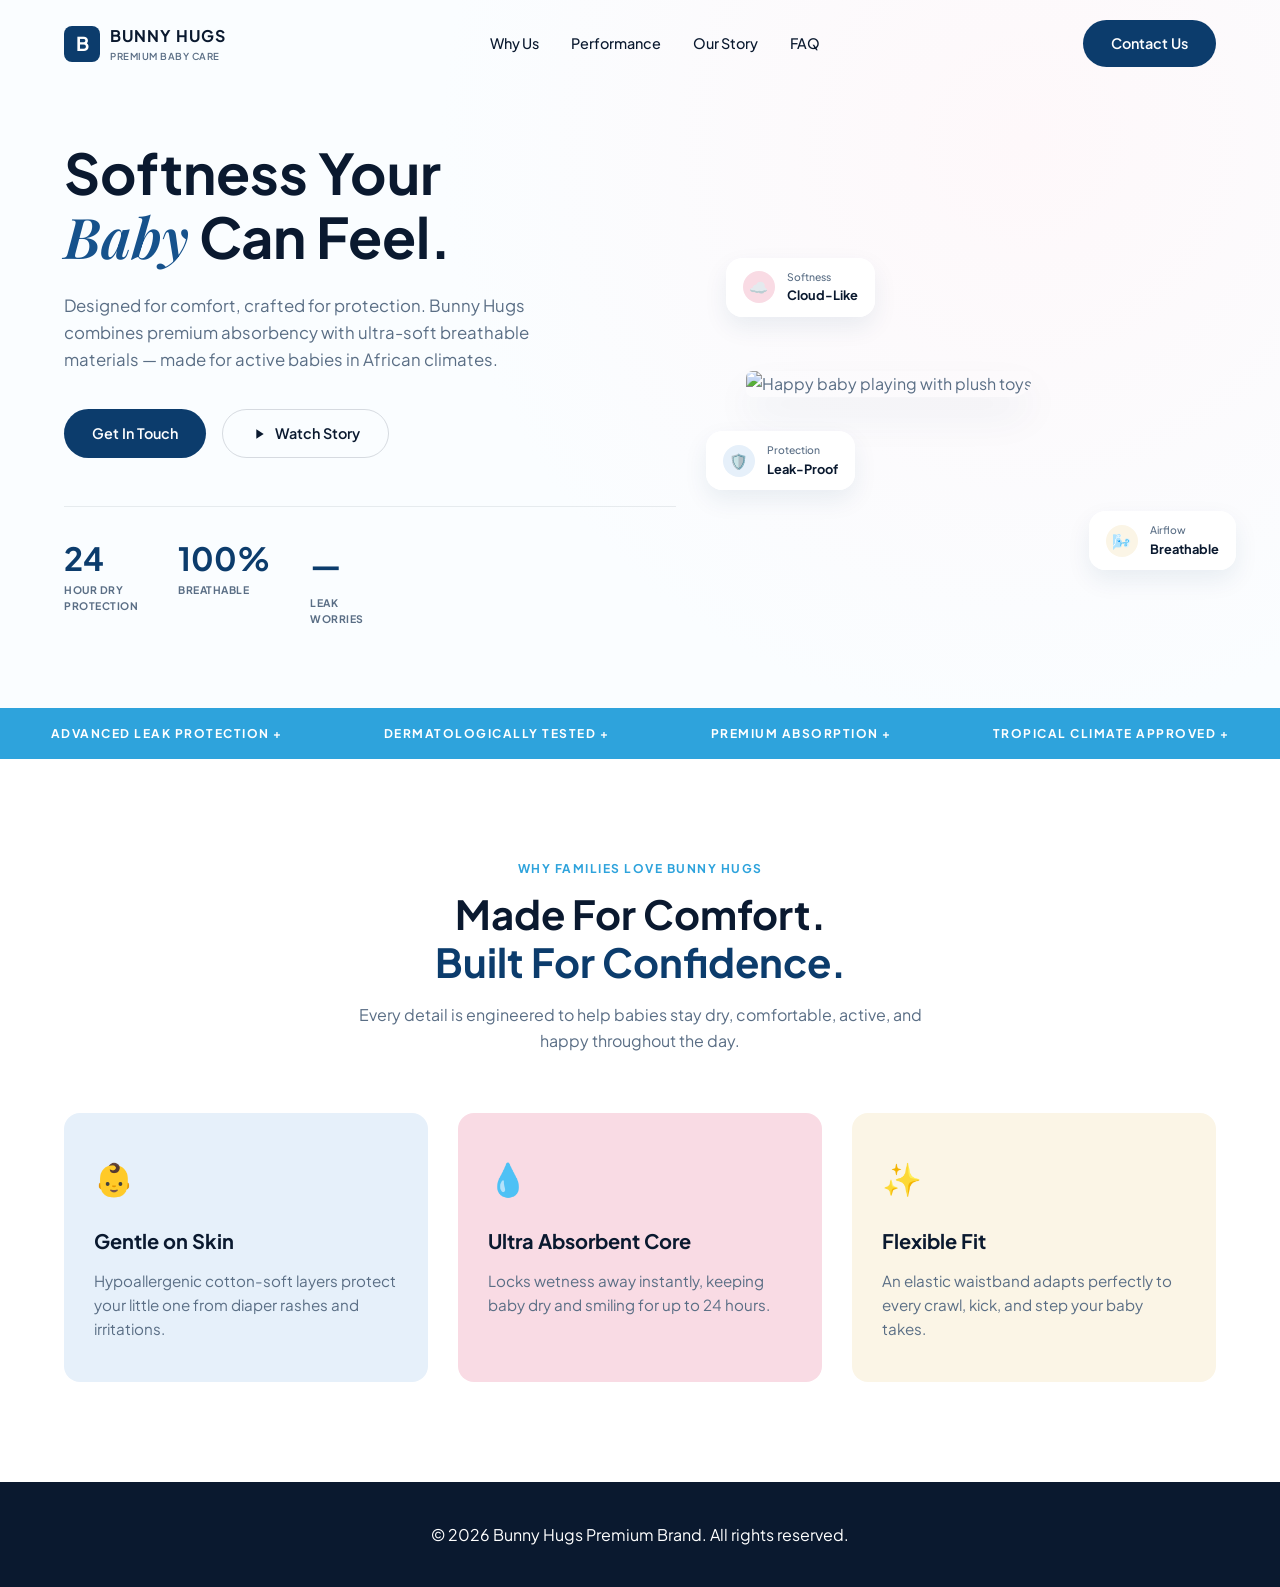
==== commit 63308cd6: "style: apply premium colors directly to root and badge assets" ====
--- a/index.html
+++ b/index.html
@@ -3,118 +3,141 @@
 <head>
   <meta charset="UTF-8">
   <meta name="viewport" content="width=device-width, initial-scale=1.0">
-  <title>Bunny Hugs Baby Diaper | Premium Comfort</title>
-  <script src="https://cdn.jsdelivr.net/npm/@tailwindcss/browser@4"></script>
-  <script src="https://unpkg.com/lucide@latest"></script>
-  <style>
-    body {
-      font-family: 'Inter', sans-serif;
-    }
-  </style>
+  <title>Bunny Hugs - Premium Baby Care</title>
+  <link rel="stylesheet" href="style.css">
+  <link rel="preconnect" href="https://fonts.googleapis.com">
+  <link rel="preconnect" href="https://fonts.gstatic.com" crossorigin>
+  <link href="https://fonts.googleapis.com/css2?family=Playfair+Display:ital,wght@0,600;0,700;1,400&family=Plus+Jakarta+Sans:wght@400;500;600;700&display=swap" rel="stylesheet">
 </head>
-<body class="bg-[#FAF8F5] text-slate-700">
+<body>
 
-  <nav class="bg-white/80 backdrop-blur-md sticky top-0 z-50 border-b border-[#9EC5D9]/20 px-6 py-4">
-    <div class="max-w-7xl mx-auto flex justify-between items-center">
-      <div class="flex items-center gap-2">
-        <span class="text-2xl font-black tracking-tight text-[#9EC5D9] font-serif">BUNNY HUGS</span>
-      </div>
-      <div class="hidden md:flex items-center gap-8 font-medium text-slate-600">
-        <a href="index.html" class="text-[#9EC5D9] hover:text-[#8DB4C8] transition-colors">Home</a>
-        <a href="#story" class="hover:text-[#9EC5D9] transition-colors">Our Story</a>
-        <a href="contact.html" class="hover:text-[#9EC5D9] transition-colors">Contact Us</a>
-      </div>
-      <button class="md:hidden text-slate-700">
-        <i data-lucide="menu" class="w-6 h-6"></i>
-      </button>
-    </div>
-  </nav>
-
-  <header class="relative bg-gradient-to-b from-[#BCE3F2]/30 to-transparent pt-12 pb-24 px-6">
-    <div class="max-w-7xl mx-auto flex flex-col lg:flex-row items-center gap-12">
-      <div class="w-full lg:w-1/2 flex flex-col gap-6">
-        <span class="bg-[#BCE3F2] text-[#5A8396] font-bold text-xs uppercase tracking-widest px-3 py-1 rounded-full self-start">
-          Pure Softness & Protection
-        </span>
-        <h1 class="text-4xl lg:text-6xl font-black font-serif text-slate-800 leading-tight">
-          Gentle Hugs For Your Precious One.
-        </h1>
-        <p class="text-lg text-slate-600 leading-relaxed">
-          Carefully crafted with premium, hypoallergenic cloud-touch fibers tested on sensitive newborn skin. Because your baby deserves maximum protection without compromising on absolute comfort.
-        </p>
-        <div class="flex flex-wrap gap-4 mt-2">
-          <a href="contact.html" class="bg-[#F1B292] hover:bg-[#EAA380] text-slate-800 font-bold px-8 py-4 rounded-full transition-all shadow-md shadow-[#F1B292]/20 block text-center">
-            Explore Products
-          </a>
-          <a href="#story" class="bg-white border border-[#9EC5D9]/40 text-slate-700 font-bold px-8 py-4 rounded-full hover:bg-[#FAF8F5] transition-all block text-center">
-            Learn More
-          </a>
+  <header class="navbar">
+    <div class="container nav-container">
+      <div class="logo">
+        <span class="logo-icon">B</span>
+        <div class="logo-text">
+          <span class="brand-name">BUNNY HUGS</span>
+          <span class="brand-tagline">PREMIUM BABY CARE</span>
         </div>
       </div>
-      <div class="w-full lg:w-1/2 relative">
-        <div class="absolute inset-0 bg-[#F7E1AD]/40 rounded-full filter blur-3xl -z-10 transform scale-90"></div>
-        <img src="https://images.unsplash.com/photo-1516627145497-ae6968895b74?q=80&w=900&auto=format&fit=crop" 
-             class="w-full h-[400px] lg:h-[500px] object-cover rounded-3xl shadow-xl border-4 border-white" alt="Happy baby">
-      </div>
+      <nav class="nav-links">
+        <a href="#">Why Us</a>
+        <a href="#">Performance</a>
+        <a href="#">Our Story</a>
+        <a href="#">FAQ</a>
+      </nav>
+      <a href="#contact" class="btn btn-primary nav-cta">Contact Us</a>
     </div>
   </header>
 
-  <section class="py-20 px-6 bg-white" id="story">
-    <div class="max-w-7xl mx-auto flex flex-col lg:flex-row items-center gap-16">
+  <section class="hero">
+    <div class="container hero-container">
       
-      <div class="w-full lg:w-1/2">
-        <img src="https://images.unsplash.com/photo-1544161515-4ab6ce6db874?q=80&w=900&auto=format&fit=crop"
-             class="w-full h-[350px] lg:h-[550px] object-cover rounded-3xl shadow-lg" alt="Parent and infant">
+      <div class="hero-content">
+        <h1 class="hero-title">
+          Softness Your <br><span class="italic-highlight">Baby</span> Can Feel.
+        </h1>
+        <p class="hero-description">
+          Designed for comfort, crafted for protection. Bunny Hugs combines premium absorbency with ultra-soft breathable materials — made for active babies in African climates.
+        </p>
+        <div class="hero-actions">
+          <a href="#contact" class="btn btn-primary">Get In Touch</a>
+          <a href="#" class="btn btn-secondary" id="watchStoryBtn">
+            <svg class="play-icon" viewBox="0 0 24 24" fill="currentColor">
+              <path d="M8 5v14l11-7z"/>
+            </svg>
+            Watch Story
+          </a>
+        </div>
+        
+        <div class="hero-stats">
+          <div class="stat-item">
+            <span class="stat-number">24</span>
+            <span class="stat-label">HOUR DRY<br>PROTECTION</span>
+          </div>
+          <div class="stat-item">
+            <span class="stat-number">100%</span>
+            <span class="stat-label">BREATHABLE</span>
+          </div>
+          <div class="stat-item">
+            <span class="stat-dash">—</span>
+            <span class="stat-label">LEAK<br>WORRIES</span>
+          </div>
+        </div>
       </div>
 
-      <div class="w-full lg:w-1/2 flex flex-col gap-8">
-        <div>
-          <span class="text-[#9EC5D9] font-bold tracking-widest text-xs uppercase block mb-2">Our Story</span>
-          <h2 class="text-3xl lg:text-5xl font-black font-serif text-slate-800 leading-tight">Designed Around Real Parenting.</h2>
-          <p class="mt-4 text-base text-slate-600 leading-relaxed">
-            Bunny Hugs was born from a simple belief: every baby deserves the very best. We understand the realities of modern parenthood, building products that rise to meet them—with premium performance, accessible options, and genuine care in every single layer.
-          </p>
-        </div>
+      <div class="hero-visual">
+        <div class="image-wrapper">
+          <img src="https://images.unsplash.com/photo-1555252333-9f8e92e65df9?q=80&w=600&auto=format&fit=crop" alt="Happy baby playing with plush toys" class="hero-img">
+          
+          <div class="floating-badge badge-top-left">
+            <div class="badge-icon icon-blue">🛡️</div>
+            <div class="badge-text">
+              <span class="badge-title">Protection</span>
+              <span class="badge-sub">Leak-Proof</span>
+            </div>
+          </div>
 
-        <div class="bg-[#BCE3F2]/20 border border-[#9EC5D9]/30 rounded-2xl p-6 transition-all hover:shadow-md">
-          <div class="flex items-center gap-4 mb-3">
-            <div class="w-11 h-11 rounded-xl bg-[#BCE3F2] flex items-center justify-center text-[#5A8396]">
-              <i data-lucide="heart" class="w-5 h-5"></i>
+          <div class="floating-badge badge-top-right">
+            <div class="badge-icon icon-cream">🌬️</div>
+            <div class="badge-text">
+              <span class="badge-title">Airflow</span>
+              <span class="badge-sub">Breathable</span>
             </div>
-            <div class="font-bold text-lg text-slate-800">Parent-Focused Innovation</div>
           </div>
-          <p class="text-sm text-slate-600 leading-relaxed">Built on extensive feedback and independent baby skin comfort diagnostics.</p>
-        </div>
 
-        <div class="bg-[#F7E1AD]/20 border border-[#EDD59E]/30 rounded-2xl p-6 transition-all hover:shadow-md">
-          <div class="flex items-center gap-4 mb-3">
-            <div class="w-11 h-11 rounded-xl bg-[#F7E1AD] flex items-center justify-center text-[#B09251]">
-              <i data-lucide="sparkles" class="w-5 h-5"></i>
+          <div class="floating-badge badge-bottom-left">
+            <div class="badge-icon icon-pink">☁️</div>
+            <div class="badge-text">
+              <span class="badge-title">Softness</span>
+              <span class="badge-sub">Cloud-Like</span>
             </div>
-            <div class="font-bold text-lg text-slate-800">Premium Materials</div>
           </div>
-          <p class="text-sm text-slate-600 leading-relaxed">Carefully selected breathable materials designed to eliminate diaper rashes entirely.</p>
         </div>
       </div>
 
     </div>
   </section>
 
-  <footer class="bg-slate-800 text-slate-400 py-12 px-6 border-t border-slate-700">
-    <div class="max-w-7xl mx-auto flex flex-col md:flex-row justify-between items-center gap-6 text-center md:text-left">
-      <div>
-        <p class="font-serif font-black text-white text-lg">BUNNY HUGS</p>
-        <p class="text-sm mt-1">&copy; 2026 All Rights Reserved.</p>
-      </div>
-      <div class="flex gap-6 text-sm">
-        <a href="index.html" class="hover:text-white transition-colors">Home</a>
-        <a href="contact.html" class="hover:text-white transition-colors">Contact Us</a>
+  <div class="ribbon-ticker">
+    <div class="ticker-wrap">
+      <div class="ticker-item">ADVANCED LEAK PROTECTION +</div>
+      <div class="ticker-item">DERMATOLOGICALLY TESTED +</div>
+      <div class="ticker-item">PREMIUM ABSORPTION +</div>
+      <div class="ticker-item">TROPICAL CLIMATE APPROVED +</div>
+    </div>
+  </div>
+
+  <section class="features">
+    <div class="container text-center">
+      <span class="section-subtitle">WHY FAMILIES LOVE BUNNY HUGS</span>
+      <h2 class="section-title">Made For Comfort. <br><span class="accent-text">Built For Confidence.</span></h2>
+      <p class="section-desc">Every detail is engineered to help babies stay dry, comfortable, active, and happy throughout the day.</p>
+      
+      <div class="features-grid">
+        <div class="feature-card card-blue">
+          <div class="card-emoji">👶</div>
+          <h3>Gentle on Skin</h3>
+          <p>Hypoallergenic cotton-soft layers protect your little one from diaper rashes and irritations.</p>
+        </div>
+        <div class="feature-card card-pink">
+          <div class="card-emoji">💧</div>
+          <h3>Ultra Absorbent Core</h3>
+          <p>Locks wetness away instantly, keeping baby dry and smiling for up to 24 hours.</p>
+        </div>
+        <div class="feature-card card-cream">
+          <div class="card-emoji">✨</div>
+          <h3>Flexible Fit</h3>
+          <p>An elastic waistband adapts perfectly to every crawl, kick, and step your baby takes.</p>
+        </div>
       </div>
     </div>
+  </section>
+
+  <footer id="contact" style="background: var(--text-dark); color: white; padding: 40px 20px; text-align: center;">
+    <p>&copy; 2026 Bunny Hugs Premium Brand. All rights reserved.</p>
   </footer>
 
-  <script>
-    lucide.createIcons();
-  </script>
+  <script src="script.js"></script>
 </body>
 </html>
--- a/style.css
+++ b/style.css
@@ -0,0 +1,432 @@
+/* --- Brand Identity System --- */
+:root {
+  /* Primary Palette */
+  --primary-color: #0c3c6c;      /* Elegant Deep Royal Blue */
+  --primary-light: #16528c;     /* Hover State Blue */
+  
+  /* Brand Soft Accents */
+  --accent-pink: #f9dbe4;       /* Soft Premium Rose (Cloud-Like/Protection) */
+  --accent-cream: #fbf5e6;      /* Warm Breathable Cream */
+  --accent-blue-tint: #e6f0fa;  /* Light Blue Accent Tint */
+  
+  /* Typography & Interface */
+  --text-dark: #0a192f;         /* Crisp Deep Blue for Bold Headings */
+  --text-muted: #5a6e85;        /* Soft Slate for Readable Body Text */
+  --bg-light: #fafdff;          /* Premium off-white base background */
+  --white: #ffffff;
+  
+  /* Transitions & Radii */
+  --radius-sm: 8px;
+  --radius-md: 16px;
+  --radius-lg: 30px;
+  --transition: all 0.3s ease;
+}
+
+/* --- Base Layout & Typography RESET --- */
+* {
+  margin: 0;
+  padding: 0;
+  box-sizing: border-box;
+}
+
+body {
+  font-family: 'Plus Jakarta Sans', sans-serif;
+  background-color: var(--bg-light);
+  color: var(--text-muted);
+  line-height: 1.6;
+  overflow-x: hidden;
+}
+
+.container {
+  width: 100%;
+  max-width: 1200px;
+  margin: 0 auto;
+  padding: 0 24px;
+}
+
+.text-center { text-align: center; }
+
+/* --- Typography Styles --- */
+h1, h2, h3 {
+  color: var(--text-dark);
+  font-family: 'Plus Jakarta Sans', sans-serif;
+  font-weight: 700;
+}
+
+.italic-highlight {
+  font-family: 'Playfair Display', serif;
+  font-style: italic;
+  color: var(--primary-light);
+  font-weight: 600;
+}
+
+/* --- Navigation UI --- */
+.navbar {
+  background-color: transparent;
+  padding: 20px 0;
+  position: absolute;
+  width: 100%;
+  top: 0;
+  left: 0;
+  z-index: 100;
+}
+
+.nav-container {
+  display: flex;
+  justify-content: space-between;
+  align-items: center;
+}
+
+.logo {
+  display: flex;
+  align-items: center;
+  gap: 10px;
+}
+
+.logo-icon {
+  background-color: var(--primary-color);
+  color: var(--white);
+  font-weight: 700;
+  font-size: 1.2rem;
+  width: 36px;
+  height: 36px;
+  display: flex;
+  align-items: center;
+  justify-content: center;
+  border-radius: 8px;
+}
+
+.logo-text {
+  display: flex;
+  flex-direction: column;
+}
+
+.brand-name {
+  font-size: 1rem;
+  font-weight: 700;
+  letter-spacing: 1px;
+  color: var(--text-dark);
+}
+
+.brand-tagline {
+  font-size: 0.6rem;
+  font-weight: 600;
+  letter-spacing: 0.5px;
+  color: var(--text-muted);
+}
+
+.nav-links {
+  display: flex;
+  gap: 32px;
+}
+
+.nav-links a {
+  text-decoration: none;
+  color: var(--text-dark);
+  font-weight: 500;
+  font-size: 0.9rem;
+  transition: var(--transition);
+}
+
+.nav-links a:hover {
+  color: var(--primary-color);
+}
+
+/* --- Buttons --- */
+.btn {
+  display: inline-flex;
+  align-items: center;
+  justify-content: center;
+  padding: 12px 28px;
+  border-radius: 30px;
+  font-weight: 600;
+  font-size: 0.9rem;
+  text-decoration: none;
+  transition: var(--transition);
+  cursor: pointer;
+}
+
+.btn-primary {
+  background-color: var(--primary-color);
+  color: var(--white);
+  border: none;
+}
+
+.btn-primary:hover {
+  background-color: var(--primary-light);
+  transform: translateY(-2px);
+}
+
+.btn-secondary {
+  background-color: transparent;
+  color: var(--text-dark);
+  border: 1px solid rgba(10, 25, 47, 0.15);
+  gap: 8px;
+}
+
+.btn-secondary:hover {
+  background-color: rgba(12, 60, 108, 0.05);
+  transform: translateY(-2px);
+}
+
+.play-icon {
+  width: 16px;
+  height: 16px;
+}
+
+/* --- Hero Layout --- */
+.hero {
+  padding: 140px 0 80px 0;
+  background: radial-gradient(circle at 80% 20%, #fef8fa 0%, var(--bg-light) 50%);
+  position: relative;
+}
+
+.hero-container {
+  display: grid;
+  grid-template-columns: 1.1fr 0.9fr;
+  align-items: center;
+  gap: 40px;
+}
+
+.hero-title {
+  font-size: 3.5rem;
+  line-height: 1.15;
+  margin-bottom: 24px;
+}
+
+.hero-description {
+  font-size: 1.05rem;
+  color: var(--text-muted);
+  margin-bottom: 36px;
+  max-width: 500px;
+}
+
+.hero-actions {
+  display: flex;
+  gap: 16px;
+  margin-bottom: 48px;
+}
+
+/* Hero Stats Section */
+.hero-stats {
+  display: flex;
+  gap: 40px;
+  border-top: 1px solid rgba(10, 25, 47, 0.08);
+  padding-top: 32px;
+}
+
+.stat-item {
+  display: flex;
+  flex-direction: column;
+}
+
+.stat-number {
+  font-size: 2rem;
+  font-weight: 700;
+  color: var(--primary-color);
+  line-height: 1.2;
+}
+
+.stat-dash {
+  font-size: 2rem;
+  font-weight: 700;
+  color: var(--primary-color);
+}
+
+.stat-label {
+  font-size: 0.65rem;
+  font-weight: 700;
+  letter-spacing: 0.5px;
+  color: var(--text-muted);
+  margin-top: 4px;
+}
+
+/* Hero Visual & Badges */
+.hero-visual {
+  position: relative;
+  display: flex;
+  justify-content: center;
+}
+
+.image-wrapper {
+  position: relative;
+  width: 100%;
+  max-width: 440px;
+}
+
+.hero-img {
+  width: 100%;
+  height: 520px;
+  object-fit: cover;
+  border-radius: 40px 40px 120px 40px;
+  box-shadow: 0 20px 40px rgba(12, 60, 108, 0.06);
+}
+
+/* Floating Badges Engine */
+.floating-badge {
+  position: absolute;
+  background: rgba(255, 255, 255, 0.9);
+  backdrop-filter: blur(12px);
+  padding: 10px 16px;
+  border-radius: 16px;
+  display: flex;
+  align-items: center;
+  gap: 12px;
+  box-shadow: 0 10px 25px rgba(12, 60, 108, 0.08);
+  border: 1px solid rgba(255, 255, 255, 0.6);
+  transition: var(--transition);
+}
+
+.floating-badge:hover {
+  transform: translateY(-4px);
+}
+
+.badge-icon {
+  width: 32px;
+  height: 32px;
+  border-radius: 50%;
+  display: flex;
+  align-items: center;
+  justify-content: center;
+  font-size: 0.95rem;
+}
+
+/* Context Accent Colors mapping to your uploaded guidelines */
+.icon-blue { background-color: var(--accent-blue-tint); }
+.icon-cream { background-color: var(--accent-cream); }
+.icon-pink { background-color: var(--accent-pink); }
+
+.badge-text {
+  display: flex;
+  flex-direction: column;
+}
+
+.badge-title {
+  font-size: 0.65rem;
+  font-weight: 500;
+  color: var(--text-muted);
+}
+
+.badge-sub {
+  font-size: 0.8rem;
+  font-weight: 700;
+  color: var(--text-dark);
+}
+
+/* Exact placement from original design frame */
+.badge-top-left { top: 60px; left: -40px; }
+.badge-top-right { top: 140px; right: -50px; }
+.badge-bottom-left { bottom: 80px; left: -20px; }
+
+/* --- Marquee/Ribbon Ticker Infrastructure --- */
+.ribbon-ticker {
+  background-color: #2ea3dc; /* Distinct bright pool bar profile accent */
+  color: var(--white);
+  padding: 16px 0;
+  font-size: 0.75rem;
+  font-weight: 700;
+  letter-spacing: 1.5px;
+  overflow: hidden;
+  white-space: nowrap;
+}
+
+.ticker-wrap {
+  display: flex;
+  justify-content: space-around;
+  animation: ticker 25s linear infinite;
+}
+
+.ticker-item {
+  display: inline-block;
+  padding: 0 20px;
+}
+
+@keyframes ticker {
+  0% { transform: translate3d(0, 0, 0); }
+  100% { transform: translate3d(-30%, 0, 0); }
+}
+
+/* --- Features Section Layout --- */
+.features {
+  padding: 100px 0;
+  background-color: var(--white);
+}
+
+.section-subtitle {
+  font-size: 0.75rem;
+  font-weight: 700;
+  letter-spacing: 1.5px;
+  color: #2ea3dc;
+  display: block;
+  margin-bottom: 12px;
+}
+
+.section-title {
+  font-size: 2.5rem;
+  line-height: 1.2;
+  margin-bottom: 16px;
+}
+
+.accent-text {
+  color: var(--primary-color);
+}
+
+.section-desc {
+  max-width: 580px;
+  margin: 0 auto 60px auto;
+  color: var(--text-muted);
+}
+
+.features-grid {
+  display: grid;
+  grid-template-columns: repeat(3, 1fr);
+  gap: 30px;
+}
+
+.feature-card {
+  padding: 40px 30px;
+  border-radius: var(--radius-md);
+  text-align: left;
+  transition: var(--transition);
+}
+
+.feature-card:hover {
+  transform: translateY(-8px);
+}
+
+.card-emoji {
+  font-size: 2rem;
+  margin-bottom: 20px;
+}
+
+.feature-card h3 {
+  font-size: 1.25rem;
+  margin-bottom: 12px;
+}
+
+.feature-card p {
+  font-size: 0.95rem;
+  color: var(--text-muted);
+}
+
+/* Apply Soft Accent Tints dynamically to Feature Backgrounds */
+.card-blue { background-color: var(--accent-blue-tint); }
+.card-pink { background-color: var(--accent-pink); }
+.card-cream { background-color: var(--accent-cream); }
+
+/* --- Mobile Responsiveness Breakpoints --- */
+@media (max-width: 991px) {
+  .hero-container {
+    grid-template-columns: 1fr;
+    text-align: center;
+    gap: 60px;
+  }
+  .hero-description { margin-left: auto; margin-right: auto; }
+  .hero-actions { justify-content: center; }
+  .hero-stats { justify-content: center; }
+  .features-grid { grid-template-columns: 1fr; }
+  .nav-links { display: none; } /* Simplified for structural testing */
+  .floating-badge { padding: 8px 12px; }
+  .badge-top-left { left: 10px; }
+  .badge-top-right { right: 10px; }
+}
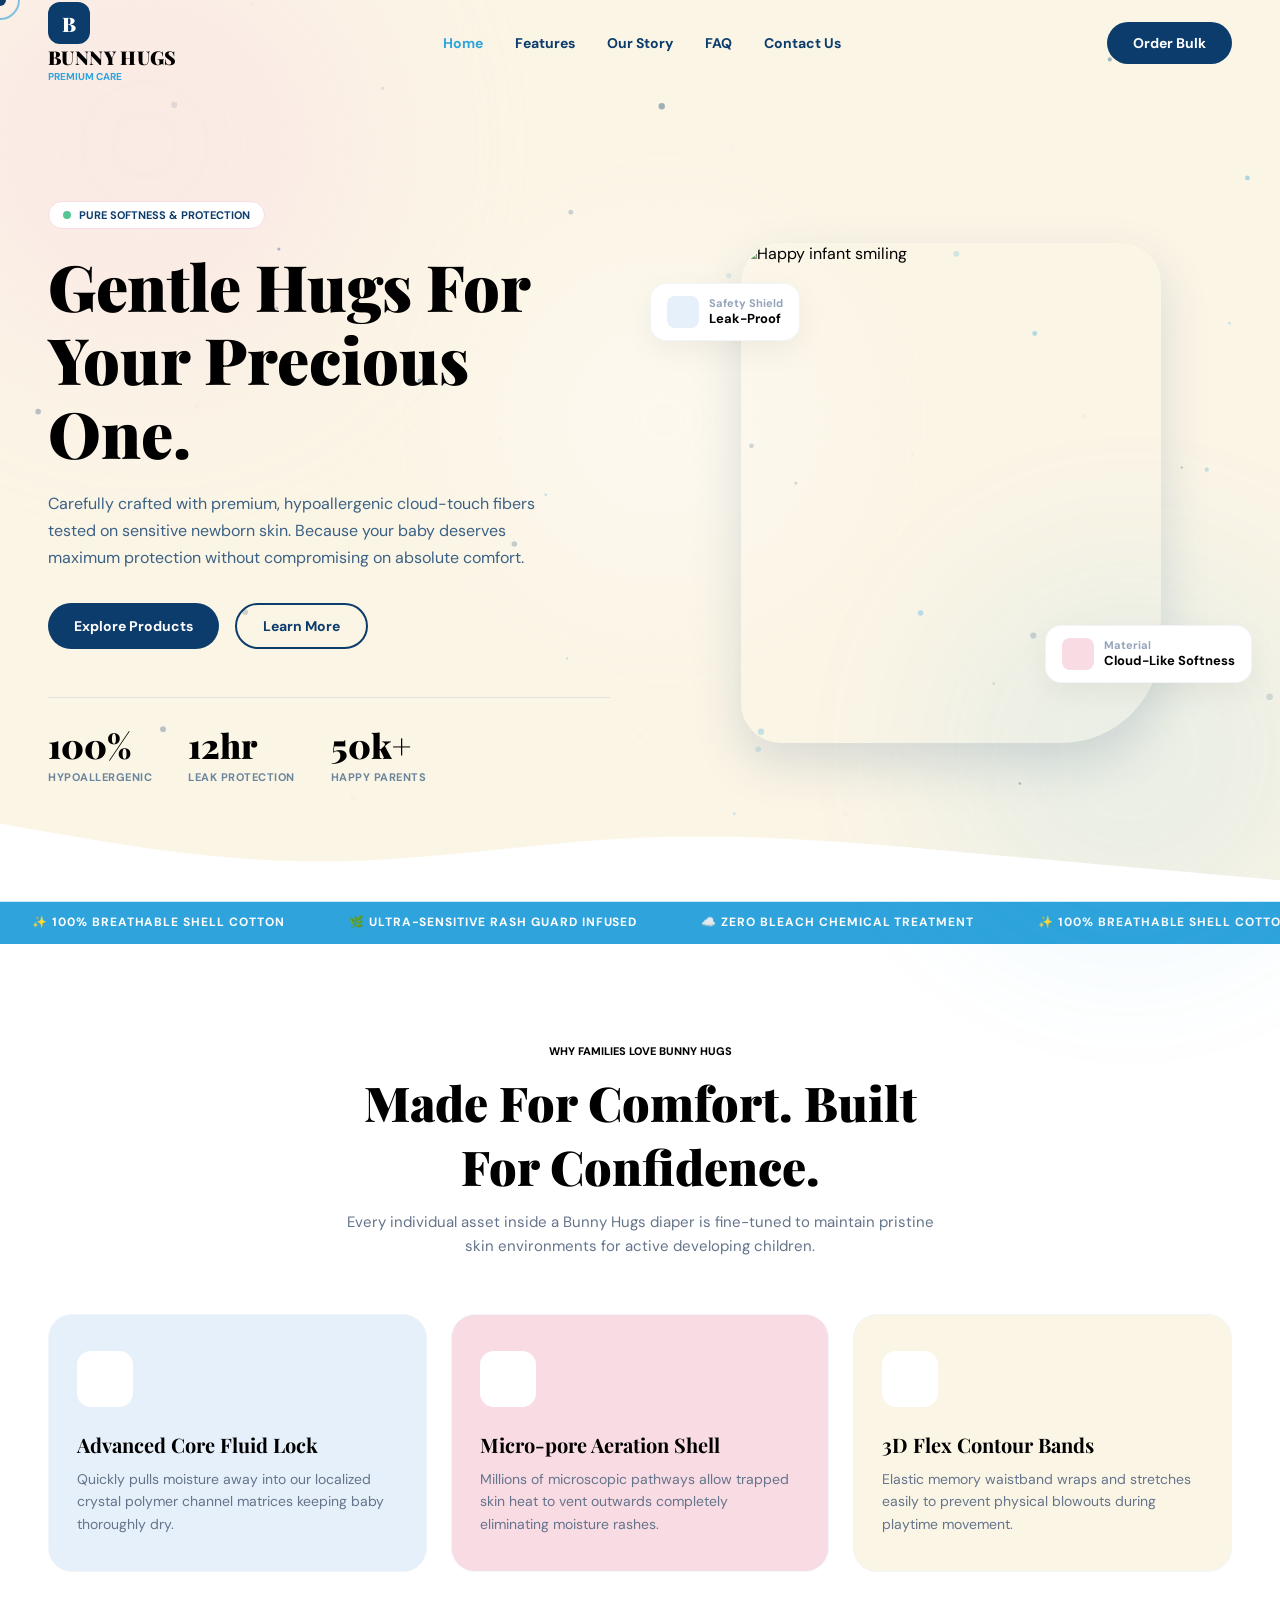
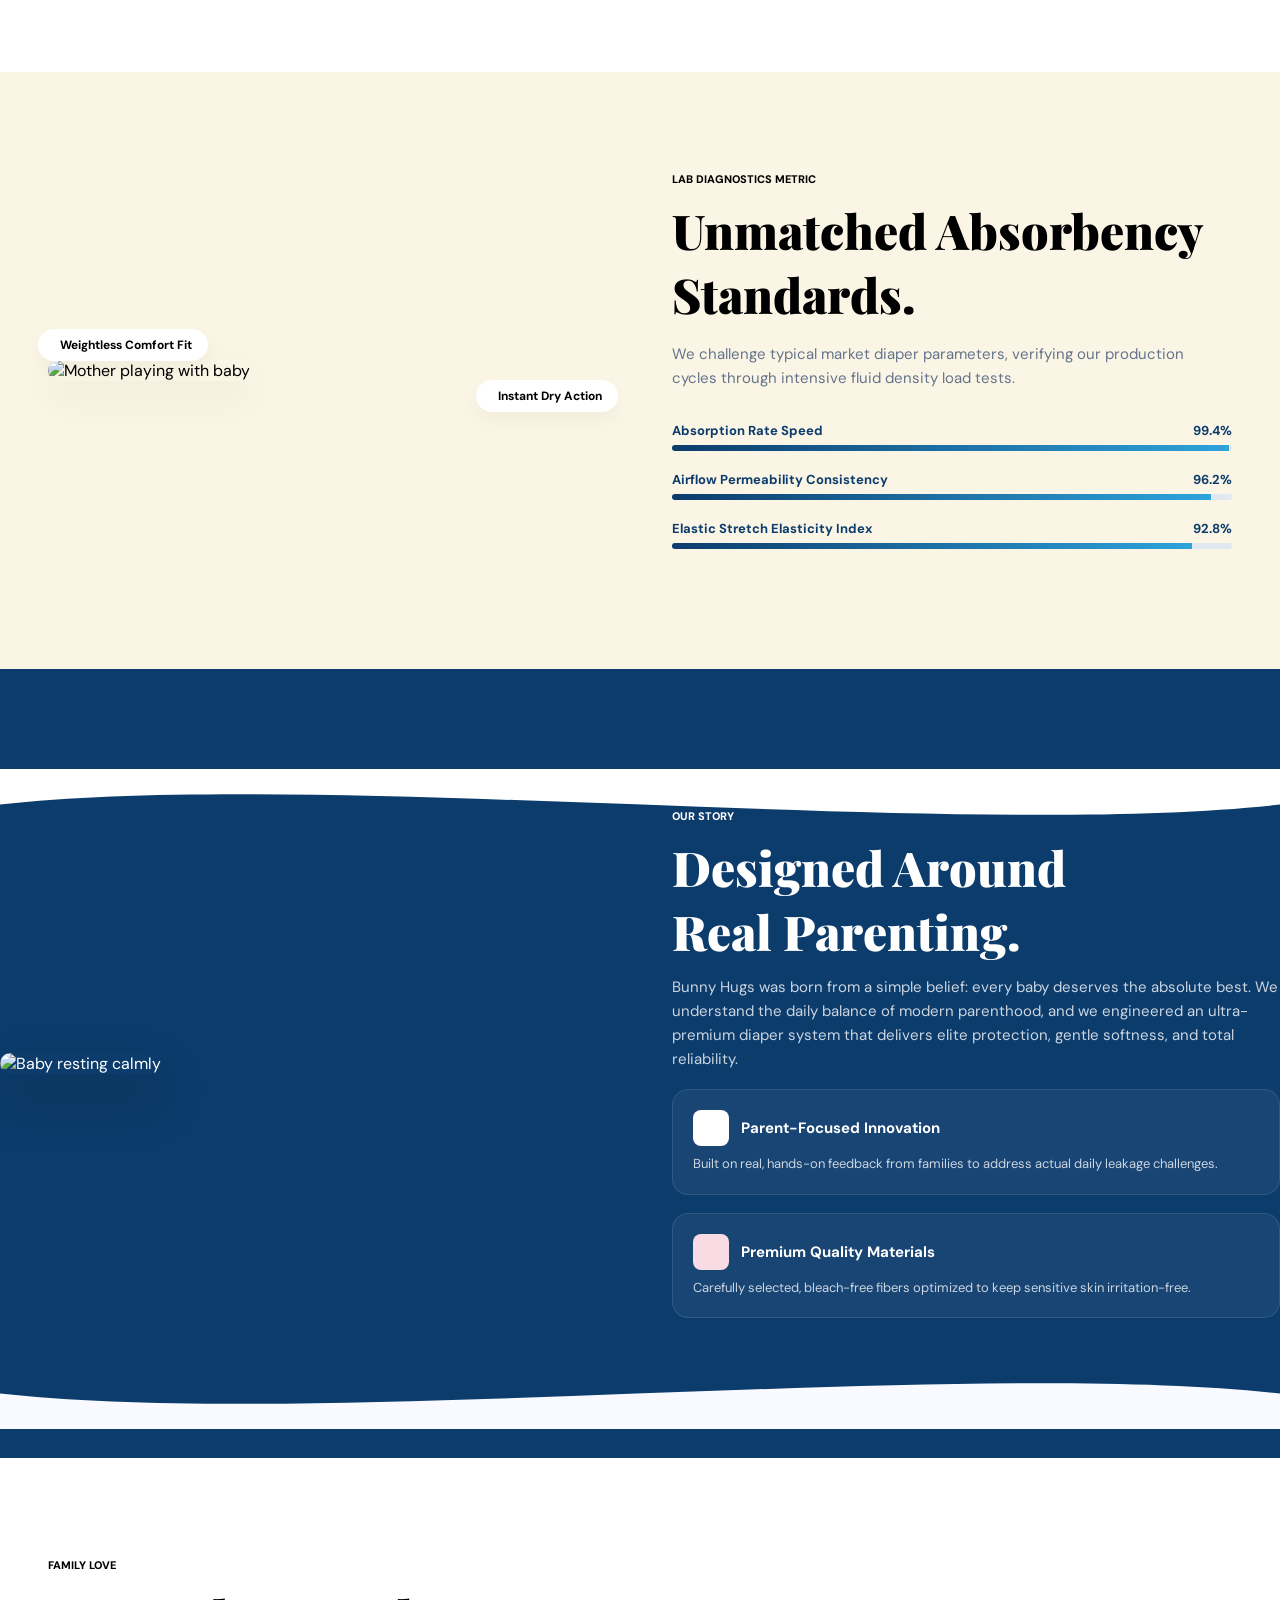
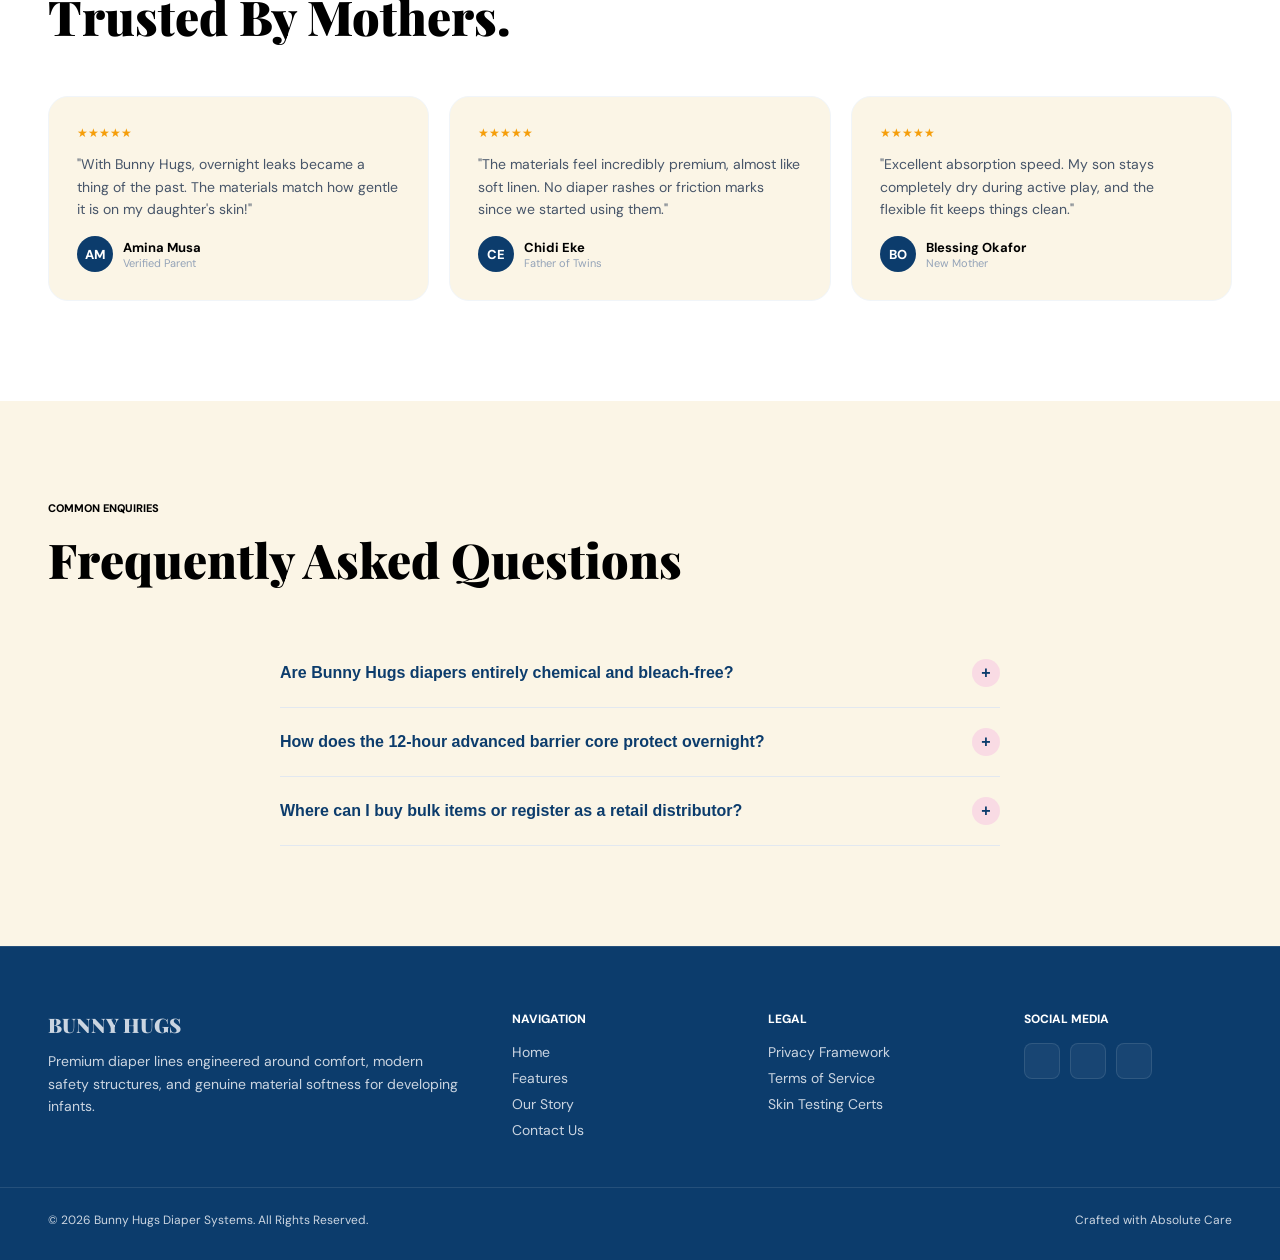
==== commit eebe11bc: "feat: complete layout restoration with exact brand colors" ====
--- a/index.html
+++ b/index.html
@@ -3,141 +3,373 @@
 <head>
   <meta charset="UTF-8">
   <meta name="viewport" content="width=device-width, initial-scale=1.0">
-  <title>Bunny Hugs - Premium Baby Care</title>
-  <link rel="stylesheet" href="style.css">
+  <title>Bunny Hugs Baby Diaper | Premium Comfort & Protection</title>
+  <script src="https://cdn.jsdelivr.net/npm/@tailwindcss/browser@4"></script>
+  <script src="https://unpkg.com/lucide@latest"></script>
   <link rel="preconnect" href="https://fonts.googleapis.com">
   <link rel="preconnect" href="https://fonts.gstatic.com" crossorigin>
-  <link href="https://fonts.googleapis.com/css2?family=Playfair+Display:ital,wght@0,600;0,700;1,400&family=Plus+Jakarta+Sans:wght@400;500;600;700&display=swap" rel="stylesheet">
+  <link href="https://fonts.googleapis.com/css2?family=DM+Sans:ital,opsz,wght@0,9..40,100..1000;1,9..40,100..1000&family=Playfair+Display:ital,wght@0,400..900;1,400..900&display=swap" rel="stylesheet">
+  <link rel="stylesheet" href="style.css">
 </head>
-<body>
-
-  <header class="navbar">
-    <div class="container nav-container">
-      <div class="logo">
-        <span class="logo-icon">B</span>
-        <div class="logo-text">
-          <span class="brand-name">BUNNY HUGS</span>
-          <span class="brand-tagline">PREMIUM BABY CARE</span>
-        </div>
-      </div>
-      <nav class="nav-links">
-        <a href="#">Why Us</a>
-        <a href="#">Performance</a>
-        <a href="#">Our Story</a>
-        <a href="#">FAQ</a>
-      </nav>
-      <a href="#contact" class="btn btn-primary nav-cta">Contact Us</a>
-    </div>
-  </header>
+<body class="bg-[#FBF5E6] text-slate-700 overflow-x-hidden">
+
+  <div class="scroll-progress" id="scrollProgress"></div>
+
+  <div class="cursor" id="cursor"></div>
+  <div class="cursor-ring" id="cursorRing"></div>
+
+  <nav class="navbar" id="navbar">
+    <div class="flex items-center gap-3">
+      <div class="logo-mark">B</div>
+      <div>
+        <div class="logo-text text-[#0C3C6C]">BUNNY HUGS</div>
+        <div class="logo-subtext">Premium Care</div>
+      </div>
+    </div>
+    
+    <div class="nav-links" id="desktopNavLinks">
+      <a href="index.html" class="active-link">Home</a>
+      <a href="#features">Features</a>
+      <a href="#story">Our Story</a>
+      <a href="#faq">FAQ</a>
+      <a href="contact.html">Contact Us</a>
+    </div>
+
+    <div class="desktop-cta">
+      <a href="contact.html" class="btn-primary">Order Bulk</a>
+    </div>
+
+    <button class="mobile-menu-toggle" id="mobileMenuToggle" aria-label="Toggle Navigation Menu">
+      <span class="hamburger-line line-1"></span>
+      <span class="hamburger-line line-2"></span>
+      <span class="hamburger-line line-3"></span>
+    </button>
+  </nav>
+
+  <div class="mobile-nav-overlay" id="mobileNavOverlay">
+    <div class="mobile-nav-links">
+      <a href="index.html">Home</a>
+      <a href="#features">Features</a>
+      <a href="#story">Our Story</a>
+      <a href="#faq">FAQ</a>
+      <a href="contact.html">Contact Us</a>
+      <a href="contact.html" class="btn-primary w-full text-center mt-4">Order Bulk</a>
+    </div>
+  </div>
 
   <section class="hero">
-    <div class="container hero-container">
-      
-      <div class="hero-content">
+    <canvas id="particles"></canvas>
+    
+    <div class="bg-circle bc-1"></div>
+    <div class="bg-circle bc-2"></div>
+    <div class="bg-circle bc-3"></div>
+
+    <div class="hero-content">
+      <div class="reveal-left">
+        <div class="hero-eyebrow">
+          <span class="dot-pulse"></span>
+          <span>Pure Softness & Protection</span>
+        </div>
         <h1 class="hero-title">
-          Softness Your <br><span class="italic-highlight">Baby</span> Can Feel.
+          <span class="line-wrap text-[#0C3C6C]">Gentle Hugs For</span>
+          <span class="line-wrap accent text-[#2EA3DC]">Your Precious One.</span>
         </h1>
-        <p class="hero-description">
-          Designed for comfort, crafted for protection. Bunny Hugs combines premium absorbency with ultra-soft breathable materials — made for active babies in African climates.
+        <p class="hero-sub">
+          Carefully crafted with premium, hypoallergenic cloud-touch fibers tested on sensitive newborn skin. Because your baby deserves maximum protection without compromising on absolute comfort.
         </p>
-        <div class="hero-actions">
-          <a href="#contact" class="btn btn-primary">Get In Touch</a>
-          <a href="#" class="btn btn-secondary" id="watchStoryBtn">
-            <svg class="play-icon" viewBox="0 0 24 24" fill="currentColor">
-              <path d="M8 5v14l11-7z"/>
-            </svg>
-            Watch Story
-          </a>
-        </div>
         
-        <div class="hero-stats">
-          <div class="stat-item">
-            <span class="stat-number">24</span>
-            <span class="stat-label">HOUR DRY<br>PROTECTION</span>
-          </div>
-          <div class="stat-item">
-            <span class="stat-number">100%</span>
-            <span class="stat-label">BREATHABLE</span>
-          </div>
-          <div class="stat-item">
-            <span class="stat-dash">—</span>
-            <span class="stat-label">LEAK<br>WORRIES</span>
-          </div>
-        </div>
-      </div>
-
-      <div class="hero-visual">
-        <div class="image-wrapper">
-          <img src="https://images.unsplash.com/photo-1555252333-9f8e92e65df9?q=80&w=600&auto=format&fit=crop" alt="Happy baby playing with plush toys" class="hero-img">
-          
-          <div class="floating-badge badge-top-left">
-            <div class="badge-icon icon-blue">🛡️</div>
-            <div class="badge-text">
-              <span class="badge-title">Protection</span>
-              <span class="badge-sub">Leak-Proof</span>
-            </div>
-          </div>
-
-          <div class="floating-badge badge-top-right">
-            <div class="badge-icon icon-cream">🌬️</div>
-            <div class="badge-text">
-              <span class="badge-title">Airflow</span>
-              <span class="badge-sub">Breathable</span>
-            </div>
-          </div>
-
-          <div class="floating-badge badge-bottom-left">
-            <div class="badge-icon icon-pink">☁️</div>
-            <div class="badge-text">
-              <span class="badge-title">Softness</span>
-              <span class="badge-sub">Cloud-Like</span>
-            </div>
-          </div>
-        </div>
-      </div>
-
-    </div>
-  </section>
-
-  <div class="ribbon-ticker">
-    <div class="ticker-wrap">
-      <div class="ticker-item">ADVANCED LEAK PROTECTION +</div>
-      <div class="ticker-item">DERMATOLOGICALLY TESTED +</div>
-      <div class="ticker-item">PREMIUM ABSORPTION +</div>
-      <div class="ticker-item">TROPICAL CLIMATE APPROVED +</div>
+        <div class="hero-ctas">
+          <a href="contact.html" class="btn-primary">Explore Products</a>
+          <a href="#story" class="btn-outline">Learn More</a>
+        </div>
+
+        <div class="stats-row" id="heroStats">
+          <div>
+            <div class="stat-num text-[#0C3C6C]" data-target="100" data-suffix="%">0%</div>
+            <div class="stat-label">Hypoallergenic</div>
+          </div>
+          <div>
+            <div class="stat-num text-[#0C3C6C]" data-target="12" data-suffix="hr">0hr</div>
+            <div class="stat-label">Leak Protection</div>
+          </div>
+          <div>
+            <div class="stat-num text-[#0C3C6C]" data-target="50" data-suffix="k+">0k+</div>
+            <div class="stat-label">Happy Parents</div>
+          </div>
+        </div>
+      </div>
+
+      <div class="hero-image-wrap reveal-right" id="heroImageWrap">
+        <div class="glow-ring"></div>
+        <img src="https://images.unsplash.com/photo-1516627145497-ae6968895b74?q=80&w=900&auto=format&fit=crop" class="hero-img" alt="Happy infant smiling">
+        
+        <div class="badge badge-1">
+          <div class="badge-icon b-icon-1"><i data-lucide="shield-check" class="w-5 h-5 text-[#0C3C6C]"></i></div>
+          <div>
+            <div class="badge-title">Safety Shield</div>
+            <div class="badge-body text-slate-800">Leak-Proof</div>
+          </div>
+        </div>
+
+        <div class="badge badge-2">
+          <div class="badge-icon b-icon-2"><i data-lucide="cloud" class="w-5 h-5 text-[#0C3C6C]"></i></div>
+          <div>
+            <div class="badge-title">Material</div>
+            <div class="badge-body text-slate-800">Cloud-Like Softness</div>
+          </div>
+        </div>
+      </div>
+    </div>
+
+    <div class="wave-divider">
+      <svg viewBox="0 0 1440 120" xmlns="http://www.w3.org/2000/svg" preserveAspectRatio="none" class="w-full h-[60px] lg:h-[100px]">
+        <path d="M0,32L60,42.7C120,53,240,75,360,74.7C480,75,600,53,720,48C840,43,960,53,1080,64C1200,75,1320,85,1380,90.7L1440,96L1440,120L1380,120C1320,120,1200,120,1080,120C960,120,840,120,720,120C600,120,480,120,360,120C240,120,120,120,60,120L0,120Z" fill="#ffffff"></path>
+      </svg>
+    </div>
+  </section>
+
+  <div class="marquee-section">
+    <div class="marquee-track">
+      <span>✨ 100% Breathable Shell Cotton</span>
+      <span>🌿 Ultra-Sensitive Rash Guard Infused</span>
+      <span>☁️ Zero Bleach Chemical Treatment</span>
+      <span>✨ 100% Breathable Shell Cotton</span>
+      <span>🌿 Ultra-Sensitive Rash Guard Infused</span>
+      <span>☁️ Zero Bleach Chemical Treatment</span>
     </div>
   </div>
 
-  <section class="features">
-    <div class="container text-center">
-      <span class="section-subtitle">WHY FAMILIES LOVE BUNNY HUGS</span>
-      <h2 class="section-title">Made For Comfort. <br><span class="accent-text">Built For Confidence.</span></h2>
-      <p class="section-desc">Every detail is engineered to help babies stay dry, comfortable, active, and happy throughout the day.</p>
-      
+  <section class="features-section" id="features">
+    <div class="section-inner">
+      <div class="features-header reveal">
+        <span class="section-tag text-[#2EA3DC]">Why Families Love Bunny Hugs</span>
+        <h2 class="section-title text-[#0C3C6C]">Made For Comfort. Built For Confidence.</h2>
+        <p class="features-desc">Every individual asset inside a Bunny Hugs diaper is fine-tuned to maintain pristine skin environments for active developing children.</p>
+      </div>
+
       <div class="features-grid">
-        <div class="feature-card card-blue">
-          <div class="card-emoji">👶</div>
-          <h3>Gentle on Skin</h3>
-          <p>Hypoallergenic cotton-soft layers protect your little one from diaper rashes and irritations.</p>
-        </div>
-        <div class="feature-card card-pink">
-          <div class="card-emoji">💧</div>
-          <h3>Ultra Absorbent Core</h3>
-          <p>Locks wetness away instantly, keeping baby dry and smiling for up to 24 hours.</p>
-        </div>
-        <div class="feature-card card-cream">
-          <div class="card-emoji">✨</div>
-          <h3>Flexible Fit</h3>
-          <p>An elastic waistband adapts perfectly to every crawl, kick, and step your baby takes.</p>
-        </div>
-      </div>
-    </div>
-  </section>
-
-  <footer id="contact" style="background: var(--text-dark); color: white; padding: 40px 20px; text-align: center;">
-    <p>&copy; 2026 Bunny Hugs Premium Brand. All rights reserved.</p>
+        <div class="feat-card blue-card reveal">
+          <div class="feat-icon f-icon-blue"><i data-lucide="droplet" class="w-7 h-7"></i></div>
+          <h3 class="text-[#0C3C6C]">Advanced Core Fluid Lock</h3>
+          <p class="text-slate-600">Quickly pulls moisture away into our localized crystal polymer channel matrices keeping baby thoroughly dry.</p>
+        </div>
+
+        <div class="feat-card pink-card reveal">
+          <div class="feat-icon f-icon-pink"><i data-lucide="wind" class="w-7 h-7"></i></div>
+          <h3 class="text-[#0C3C6C]">Micro-pore Aeration Shell</h3>
+          <p class="text-slate-600">Millions of microscopic pathways allow trapped skin heat to vent outwards completely eliminating moisture rashes.</p>
+        </div>
+
+        <div class="feat-card yellow-card reveal">
+          <div class="feat-icon f-icon-yellow"><i data-lucide="activity" class="w-7 h-7"></i></div>
+          <h3 class="text-[#0C3C6C]">3D Flex Contour Bands</h3>
+          <p class="text-slate-600">Elastic memory waistband wraps and stretches easily to prevent physical blowouts during playtime movement.</p>
+        </div>
+      </div>
+    </div>
+  </section>
+
+  <section class="showcase-section">
+    <div class="section-inner showcase-grid">
+      <div class="showcase-img-wrap reveal-left">
+        <img src="https://images.unsplash.com/photo-1544161515-4ab6ce6db874?q=80&w=900&auto=format&fit=crop" class="showcase-img" alt="Mother playing with baby">
+        <div class="showcase-pill p1 text-[#0C3C6C]"><i data-lucide="zap" class="w-4 h-4 text-[#2EA3DC]"></i> Instant Dry Action</div>
+        <div class="showcase-pill p2 text-[#0C3C6C]"><i data-lucide="feather" class="w-4 h-4 text-[#2EA3DC]"></i> Weightless Comfort Fit</div>
+      </div>
+
+      <div class="reveal-right">
+        <span class="section-tag text-[#2EA3DC]">Lab Diagnostics Metric</span>
+        <h2 class="section-title text-[#0C3C6C]">Unmatched Absorbency Standards.</h2>
+        <p class="showcase-desc">We challenge typical market diaper parameters, verifying our production cycles through intensive fluid density load tests.</p>
+        
+        <div class="progress-item">
+          <div class="progress-label"><span>Absorption Rate Speed</span><span>99.4%</span></div>
+          <div class="progress-track"><div class="progress-fill" data-width="99.4"></div></div>
+        </div>
+        <div class="progress-item">
+          <div class="progress-label"><span>Airflow Permeability Consistency</span><span>96.2%</span></div>
+          <div class="progress-track"><div class="progress-fill" data-width="96.2"></div></div>
+        </div>
+        <div class="progress-item">
+          <div class="progress-label"><span>Elastic Stretch Elasticity Index</span><span>92.8%</span></div>
+          <div class="progress-track"><div class="progress-fill" data-width="92.8"></div></div>
+        </div>
+      </div>
+    </div>
+  </section>
+
+  <section class="story-section" id="story">
+    <div class="wave-top">
+      <svg viewBox="0 0 1440 80" xmlns="http://www.w3.org/2000/svg" preserveAspectRatio="none" class="w-full h-[40px]">
+        <path d="M0,40 C360,0 1080,80 1440,40 L1440,0 L0,0 Z" fill="#ffffff"/>
+      </svg>
+    </div>
+
+    <div class="section-inner story-inner-wrap">
+      <div class="story-grid">
+        <div class="reveal-left">
+          <img src="https://images.unsplash.com/photo-1502086223501-7ea6ecd79368?q=80&w=900&auto=format&fit=crop" class="story-img" alt="Baby resting calmly">
+        </div>
+
+        <div class="reveal-right flex flex-col gap-6">
+          <div>
+            <span class="section-tag text-[#2EA3DC]">Our Story</span>
+            <h2 class="section-title text-white">Designed Around<br>Real Parenting.</h2>
+            <p class="story-desc">
+              Bunny Hugs was born from a simple belief: every baby deserves the absolute best. We understand the daily balance of modern parenthood, and we engineered an ultra-premium diaper system that delivers elite protection, gentle softness, and total reliability.
+            </p>
+          </div>
+
+          <div class="story-card">
+            <div class="story-card-header">
+              <div class="story-card-icon sci-blue"><i data-lucide="shield" class="w-5 h-5"></i></div>
+              <div class="story-card-title text-white">Parent-Focused Innovation</div>
+            </div>
+            <p class="story-card-text text-slate-300">Built on real, hands-on feedback from families to address actual daily leakage challenges.</p>
+          </div>
+
+          <div class="story-card">
+            <div class="story-card-header">
+              <div class="story-card-icon sci-yellow"><i data-lucide="heart-handshake" class="w-5 h-5"></i></div>
+              <div class="story-card-title text-white">Premium Quality Materials</div>
+            </div>
+            <p class="story-card-text text-slate-300">Carefully selected, bleach-free fibers optimized to keep sensitive skin irritation-free.</p>
+          </div>
+        </div>
+      </div>
+    </div>
+
+    <div class="wave-bottom">
+      <svg viewBox="0 0 1440 80" xmlns="http://www.w3.org/2000/svg" preserveAspectRatio="none" class="w-full h-[40px]">
+        <path d="M0,40 C360,80 1080,0 1440,40 L1440,80 L0,80 Z" fill="#f8faff"/>
+      </svg>
+    </div>
+  </section>
+
+  <section class="testimonial-section">
+    <div class="section-inner">
+      <div class="text-center max-w-xl mx-auto reveal">
+        <span class="section-tag text-[#2EA3DC]">Family Love</span>
+        <h2 class="section-title text-[#0C3C6C]">Trusted By Mothers.</h2>
+      </div>
+
+      <div class="testimonials-grid">
+        <div class="testi-card reveal">
+          <div class="stars">★★★★★</div>
+          <p class="testi-text">"With Bunny Hugs, overnight leaks became a thing of the past. The materials match how gentle it is on my daughter's skin!"</p>
+          <div class="testi-author">
+            <div class="testi-avatar">AM</div>
+            <div>
+              <div class="testi-name text-slate-800">Amina Musa</div>
+              <div class="testi-role">Verified Parent</div>
+            </div>
+          </div>
+        </div>
+
+        <div class="testi-card reveal">
+          <div class="stars">★★★★★</div>
+          <p class="testi-text">"The materials feel incredibly premium, almost like soft linen. No diaper rashes or friction marks since we started using them."</p>
+          <div class="testi-author">
+            <div class="testi-avatar">CE</div>
+            <div>
+              <div class="testi-name text-slate-800">Chidi Eke</div>
+              <div class="testi-role">Father of Twins</div>
+            </div>
+          </div>
+        </div>
+
+        <div class="testi-card reveal">
+          <div class="stars">★★★★★</div>
+          <p class="testi-text">"Excellent absorption speed. My son stays completely dry during active play, and the flexible fit keeps things clean."</p>
+          <div class="testi-author">
+            <div class="testi-avatar">BO</div>
+            <div>
+              <div class="testi-name text-slate-800">Blessing Okafor</div>
+              <div class="testi-role">New Mother</div>
+            </div>
+          </div>
+        </div>
+      </div>
+    </div>
+  </section>
+
+  <section class="faq-section" id="faq">
+    <div class="section-inner">
+      <div class="text-center max-w-xl mx-auto reveal">
+        <span class="section-tag text-[#2EA3DC]">Common Enquiries</span>
+        <h2 class="section-title text-[#0C3C6C]">Frequently Asked Questions</h2>
+      </div>
+
+      <div class="faq-list">
+        <div class="faq-item reveal">
+          <button class="faq-q" onclick="toggleFaq(this)">
+            <span>Are Bunny Hugs diapers entirely chemical and bleach-free?</span>
+            <div class="faq-icon">+</div>
+          </button>
+          <div class="faq-a">
+            <p>Yes, absolutely. Our production line entirely uses chlorine-free whitening methods and excludes artificial perfumes or parabens to completely protect newborn skin profiles.</p>
+          </div>
+        </div>
+
+        <div class="faq-item reveal">
+          <button class="faq-q" onclick="toggleFaq(this)">
+            <span>How does the 12-hour advanced barrier core protect overnight?</span>
+            <div class="faq-icon">+</div>
+          </button>
+          <div class="faq-a">
+            <p>Our core utilizes specialized micro-crystals that turn fluid instantly into a locked gel layer, sealing moisture away from the surface even under prolonged sleep pressure.</p>
+          </div>
+        </div>
+
+        <div class="faq-item reveal">
+          <button class="faq-q" onclick="toggleFaq(this)">
+            <span>Where can I buy bulk items or register as a retail distributor?</span>
+            <div class="faq-icon">+</div>
+          </button>
+          <div class="faq-a">
+            <p>You can route right through our digital Contact page forms, specifying your distribution details, and our localized logistics handlers will reach out with pricing schedules.</p>
+          </div>
+        </div>
+      </div>
+    </div>
+  </section>
+
+  <footer>
+    <div class="section-inner footer-grid">
+      <div class="footer-brand">
+        <div class="footer-logo-text text-white">BUNNY HUGS</div>
+        <p>Premium diaper lines engineered around comfort, modern safety structures, and genuine material softness for developing infants.</p>
+      </div>
+      <div class="footer-col">
+        <h4>Navigation</h4>
+        <a href="index.html">Home</a>
+        <a href="#features">Features</a>
+        <a href="#story">Our Story</a>
+        <a href="contact.html">Contact Us</a>
+      </div>
+      <div class="footer-col">
+        <h4>Legal</h4>
+        <a href="#">Privacy Framework</a>
+        <a href="#">Terms of Service</a>
+        <a href="#">Skin Testing Certs</a>
+      </div>
+      <div class="footer-col">
+        <h4>Social Media</h4>
+        <div class="social-row">
+          <a href="#" class="social-btn" aria-label="Facebook Connect"><i data-lucide="facebook" class="w-4 h-4"></i></a>
+          <a href="#" class="social-btn" aria-label="Instagram Monitor"><i data-lucide="instagram" class="w-4 h-4"></i></a>
+          <a href="#" class="social-btn" aria-label="Twitter Feed"><i data-lucide="twitter" class="w-4 h-4"></i></a>
+        </div>
+      </div>
+    </div>
+    <div class="section-inner footer-bottom">
+      <p>&copy; 2026 Bunny Hugs Diaper Systems. All Rights Reserved.</p>
+      <p class="footer-tagline">Crafted with Absolute Care</p>
+    </div>
   </footer>
 
+  <script src="https://cdnjs.cloudflare.com/ajax/libs/gsap/3.12.2/gsap.min.js"></script>
+  <script src="https://cdnjs.cloudflare.com/ajax/libs/gsap/3.12.2/ScrollTrigger.min.js"></script>
   <script src="script.js"></script>
 </body>
 </html>
--- a/style.css
+++ b/style.css
@@ -1,432 +1,267 @@
-/* --- Brand Identity System --- */
 :root {
-  /* Primary Palette */
-  --primary-color: #0c3c6c;      /* Elegant Deep Royal Blue */
-  --primary-light: #16528c;     /* Hover State Blue */
-  
-  /* Brand Soft Accents */
-  --accent-pink: #f9dbe4;       /* Soft Premium Rose (Cloud-Like/Protection) */
-  --accent-cream: #fbf5e6;      /* Warm Breathable Cream */
-  --accent-blue-tint: #e6f0fa;  /* Light Blue Accent Tint */
-  
-  /* Typography & Interface */
-  --text-dark: #0a192f;         /* Crisp Deep Blue for Bold Headings */
-  --text-muted: #5a6e85;        /* Soft Slate for Readable Body Text */
-  --bg-light: #fafdff;          /* Premium off-white base background */
+  --brand-blue: #0C3C6C;
+  --brand-sky: #2EA3DC;
+  --brand-pink: #F9DBE4;
+  --brand-cream: #FBF5E6;
   --white: #ffffff;
-  
-  /* Transitions & Radii */
-  --radius-sm: 8px;
-  --radius-md: 16px;
-  --radius-lg: 30px;
-  --transition: all 0.3s ease;
-}
-
-/* --- Base Layout & Typography RESET --- */
-* {
-  margin: 0;
-  padding: 0;
-  box-sizing: border-box;
-}
+}
+
+*, *::before, *::after { box-sizing: border-box; margin: 0; padding: 0; }
+
+html { scroll-behavior: smooth; }
 
 body {
-  font-family: 'Plus Jakarta Sans', sans-serif;
-  background-color: var(--bg-light);
-  color: var(--text-muted);
-  line-height: 1.6;
+  font-family: 'DM Sans', sans-serif;
+  background-color: var(--brand-cream);
   overflow-x: hidden;
 }
 
-.container {
-  width: 100%;
-  max-width: 1200px;
-  margin: 0 auto;
-  padding: 0 24px;
-}
-
-.text-center { text-align: center; }
-
-/* --- Typography Styles --- */
-h1, h2, h3 {
-  color: var(--text-dark);
-  font-family: 'Plus Jakarta Sans', sans-serif;
-  font-weight: 700;
-}
-
-.italic-highlight {
-  font-family: 'Playfair Display', serif;
-  font-style: italic;
-  color: var(--primary-light);
-  font-weight: 600;
-}
-
-/* --- Navigation UI --- */
+/* SCROLL BAR INDICATOR */
+.scroll-progress {
+  position: fixed;
+  top: 0; left: 0;
+  height: 4px;
+  background: linear-gradient(90deg, var(--brand-blue), var(--brand-sky), var(--brand-pink));
+  width: 0%;
+  z-index: 1000;
+  transition: width 0.1s;
+}
+
+/* CUSTOM APP ACTIONS CURSOR MAP */
+.cursor {
+  position: fixed;
+  width: 12px; height: 12px;
+  background: var(--brand-blue);
+  border-radius: 50%;
+  pointer-events: none;
+  z-index: 9999;
+  transform: translate(-50%, -50%);
+}
+.cursor-ring {
+  position: fixed;
+  width: 40px; height: 40px;
+  border: 2px solid rgba(46, 163, 220, 0.6);
+  border-radius: 50%;
+  pointer-events: none;
+  z-index: 9998;
+  transform: translate(-50%, -50%);
+  transition: all 0.1s ease-out;
+}
+
+/* NAVIGATION CONFIGURATION */
 .navbar {
-  background-color: transparent;
-  padding: 20px 0;
-  position: absolute;
-  width: 100%;
-  top: 0;
-  left: 0;
+  position: fixed;
+  top: 0; left: 0; right: 0;
   z-index: 100;
-}
-
-.nav-container {
-  display: flex;
-  justify-content: space-between;
-  align-items: center;
-}
-
-.logo {
+  padding: 0 48px;
+  height: 85px;
   display: flex;
   align-items: center;
-  gap: 10px;
-}
-
-.logo-icon {
-  background-color: var(--primary-color);
-  color: var(--white);
+  justify-content: space-between;
+  background: rgba(251, 245, 230, 0.0);
+  transition: all 0.4s;
+}
+.navbar.scrolled {
+  background: rgba(255, 255, 255, 0.95);
+  backdrop-filter: blur(20px);
+  box-shadow: 0 4px 30px rgba(12, 60, 108, 0.05);
+  border-bottom: 1px solid rgba(12, 60, 108, 0.1);
+}
+
+.logo-mark {
+  width: 42px; height: 42px;
+  background: var(--brand-blue);
+  border-radius: 12px;
+  display: flex; align-items: center; justify-content: center;
+  color: #fff;
+  font-family: 'Playfair Display', serif;
+  font-weight: 900;
+  font-size: 20px;
+}
+.logo-text { font-family: 'Playfair Display', serif; font-weight: 900; font-size: 19px; letter-spacing: 0.02em; }
+.logo-subtext { font-size: 10px; tracking: 0.15em; text-transform: uppercase; font-weight: 700; color: var(--brand-sky); }
+
+.nav-links { display: flex; gap: 32px; }
+.nav-links a { font-size: 14px; font-weight: 700; color: var(--brand-blue); text-decoration: none; position: relative; }
+.nav-links a:hover, .nav-links a.active-link { color: var(--brand-sky); }
+
+/* INTERACTIVE ACTION BUTTONS */
+.btn-primary {
+  background: var(--brand-blue);
+  color: #fff !important;
+  padding: 12px 26px;
+  border-radius: 100px;
+  font-size: 14px;
   font-weight: 700;
-  font-size: 1.2rem;
-  width: 36px;
-  height: 36px;
-  display: flex;
-  align-items: center;
-  justify-content: center;
-  border-radius: 8px;
-}
-
-.logo-text {
-  display: flex;
-  flex-direction: column;
-}
-
-.brand-name {
-  font-size: 1rem;
-  font-weight: 700;
-  letter-spacing: 1px;
-  color: var(--text-dark);
-}
-
-.brand-tagline {
-  font-size: 0.6rem;
-  font-weight: 600;
-  letter-spacing: 0.5px;
-  color: var(--text-muted);
-}
-
-.nav-links {
-  display: flex;
-  gap: 32px;
-}
-
-.nav-links a {
+  transition: all 0.2s;
+  display: inline-flex; align-items: center; justify-content: center;
   text-decoration: none;
-  color: var(--text-dark);
-  font-weight: 500;
-  font-size: 0.9rem;
-  transition: var(--transition);
-}
-
-.nav-links a:hover {
-  color: var(--primary-color);
-}
-
-/* --- Buttons --- */
-.btn {
-  display: inline-flex;
-  align-items: center;
-  justify-content: center;
-  padding: 12px 28px;
-  border-radius: 30px;
-  font-weight: 600;
-  font-size: 0.9rem;
-  text-decoration: none;
-  transition: var(--transition);
   cursor: pointer;
 }
-
-.btn-primary {
-  background-color: var(--primary-color);
-  color: var(--white);
-  border: none;
-}
-
-.btn-primary:hover {
-  background-color: var(--primary-light);
-  transform: translateY(-2px);
-}
-
-.btn-secondary {
-  background-color: transparent;
-  color: var(--text-dark);
-  border: 1px solid rgba(10, 25, 47, 0.15);
-  gap: 8px;
-}
-
-.btn-secondary:hover {
-  background-color: rgba(12, 60, 108, 0.05);
-  transform: translateY(-2px);
-}
-
-.play-icon {
-  width: 16px;
-  height: 16px;
-}
-
-/* --- Hero Layout --- */
-.hero {
-  padding: 140px 0 80px 0;
-  background: radial-gradient(circle at 80% 20%, #fef8fa 0%, var(--bg-light) 50%);
-  position: relative;
-}
-
-.hero-container {
-  display: grid;
-  grid-template-columns: 1.1fr 0.9fr;
-  align-items: center;
-  gap: 40px;
-}
-
-.hero-title {
-  font-size: 3.5rem;
-  line-height: 1.15;
-  margin-bottom: 24px;
-}
-
-.hero-description {
-  font-size: 1.05rem;
-  color: var(--text-muted);
-  margin-bottom: 36px;
-  max-width: 500px;
-}
-
-.hero-actions {
-  display: flex;
-  gap: 16px;
-  margin-bottom: 48px;
-}
-
-/* Hero Stats Section */
-.hero-stats {
-  display: flex;
-  gap: 40px;
-  border-top: 1px solid rgba(10, 25, 47, 0.08);
-  padding-top: 32px;
-}
-
-.stat-item {
-  display: flex;
-  flex-direction: column;
-}
-
-.stat-number {
-  font-size: 2rem;
-  font-weight: 700;
-  color: var(--primary-color);
-  line-height: 1.2;
-}
-
-.stat-dash {
-  font-size: 2rem;
-  font-weight: 700;
-  color: var(--primary-color);
-}
-
-.stat-label {
-  font-size: 0.65rem;
-  font-weight: 700;
-  letter-spacing: 0.5px;
-  color: var(--text-muted);
-  margin-top: 4px;
-}
-
-/* Hero Visual & Badges */
-.hero-visual {
-  position: relative;
-  display: flex;
-  justify-content: center;
-}
-
-.image-wrapper {
-  position: relative;
-  width: 100%;
-  max-width: 440px;
-}
-
-.hero-img {
-  width: 100%;
-  height: 520px;
-  object-fit: cover;
-  border-radius: 40px 40px 120px 40px;
-  box-shadow: 0 20px 40px rgba(12, 60, 108, 0.06);
-}
-
-/* Floating Badges Engine */
-.floating-badge {
-  position: absolute;
-  background: rgba(255, 255, 255, 0.9);
-  backdrop-filter: blur(12px);
-  padding: 10px 16px;
-  border-radius: 16px;
-  display: flex;
-  align-items: center;
-  gap: 12px;
-  box-shadow: 0 10px 25px rgba(12, 60, 108, 0.08);
-  border: 1px solid rgba(255, 255, 255, 0.6);
-  transition: var(--transition);
-}
-
-.floating-badge:hover {
-  transform: translateY(-4px);
-}
-
-.badge-icon {
-  width: 32px;
-  height: 32px;
-  border-radius: 50%;
-  display: flex;
-  align-items: center;
-  justify-content: center;
-  font-size: 0.95rem;
-}
-
-/* Context Accent Colors mapping to your uploaded guidelines */
-.icon-blue { background-color: var(--accent-blue-tint); }
-.icon-cream { background-color: var(--accent-cream); }
-.icon-pink { background-color: var(--accent-pink); }
-
-.badge-text {
-  display: flex;
-  flex-direction: column;
-}
-
-.badge-title {
-  font-size: 0.65rem;
-  font-weight: 500;
-  color: var(--text-muted);
-}
-
-.badge-sub {
-  font-size: 0.8rem;
-  font-weight: 700;
-  color: var(--text-dark);
-}
-
-/* Exact placement from original design frame */
-.badge-top-left { top: 60px; left: -40px; }
-.badge-top-right { top: 140px; right: -50px; }
-.badge-bottom-left { bottom: 80px; left: -20px; }
-
-/* --- Marquee/Ribbon Ticker Infrastructure --- */
-.ribbon-ticker {
-  background-color: #2ea3dc; /* Distinct bright pool bar profile accent */
-  color: var(--white);
-  padding: 16px 0;
-  font-size: 0.75rem;
-  font-weight: 700;
-  letter-spacing: 1.5px;
-  overflow: hidden;
-  white-space: nowrap;
-}
-
-.ticker-wrap {
-  display: flex;
-  justify-content: space-around;
-  animation: ticker 25s linear infinite;
-}
-
-.ticker-item {
-  display: inline-block;
-  padding: 0 20px;
-}
-
-@keyframes ticker {
-  0% { transform: translate3d(0, 0, 0); }
-  100% { transform: translate3d(-30%, 0, 0); }
-}
-
-/* --- Features Section Layout --- */
-.features {
-  padding: 100px 0;
-  background-color: var(--white);
-}
-
-.section-subtitle {
-  font-size: 0.75rem;
-  font-weight: 700;
-  letter-spacing: 1.5px;
-  color: #2ea3dc;
-  display: block;
-  margin-bottom: 12px;
-}
-
-.section-title {
-  font-size: 2.5rem;
-  line-height: 1.2;
-  margin-bottom: 16px;
-}
-
-.accent-text {
-  color: var(--primary-color);
-}
-
-.section-desc {
-  max-width: 580px;
-  margin: 0 auto 60px auto;
-  color: var(--text-muted);
-}
-
-.features-grid {
-  display: grid;
-  grid-template-columns: repeat(3, 1fr);
-  gap: 30px;
-}
-
-.feature-card {
-  padding: 40px 30px;
-  border-radius: var(--radius-md);
-  text-align: left;
-  transition: var(--transition);
-}
-
-.feature-card:hover {
-  transform: translateY(-8px);
-}
-
-.card-emoji {
-  font-size: 2rem;
-  margin-bottom: 20px;
-}
-
-.feature-card h3 {
-  font-size: 1.25rem;
-  margin-bottom: 12px;
-}
-
-.feature-card p {
-  font-size: 0.95rem;
-  color: var(--text-muted);
-}
-
-/* Apply Soft Accent Tints dynamically to Feature Backgrounds */
-.card-blue { background-color: var(--accent-blue-tint); }
-.card-pink { background-color: var(--accent-pink); }
-.card-cream { background-color: var(--accent-cream); }
-
-/* --- Mobile Responsiveness Breakpoints --- */
-@media (max-width: 991px) {
-  .hero-container {
-    grid-template-columns: 1fr;
-    text-align: center;
-    gap: 60px;
-  }
-  .hero-description { margin-left: auto; margin-right: auto; }
-  .hero-actions { justify-content: center; }
-  .hero-stats { justify-content: center; }
-  .features-grid { grid-template-columns: 1fr; }
-  .nav-links { display: none; } /* Simplified for structural testing */
-  .floating-badge { padding: 8px 12px; }
-  .badge-top-left { left: 10px; }
-  .badge-top-right { right: 10px; }
-}
+.btn-primary:hover { transform: translateY(-2px); background-color: var(--brand-sky); }
+
+.btn-outline {
+  padding: 12px 26px; border-radius: 100px; border: 2px solid var(--brand-blue);
+  font-size: 14px; font-weight: 700; color: var(--brand-blue); background: transparent;
+  transition: all 0.2s; display: inline-flex; align-items: center; justify-content: center; text-decoration: none;
+}
+.btn-outline:hover { border-color: var(--brand-sky); color: var(--brand-sky); background-color: #fff; }
+
+/* MOBILE INTERFACE ENGINES */
+.mobile-menu-toggle { display: none; flex-direction: column; justify-content: space-between; width: 24px; height: 16px; background: none; border: none; z-index: 110; }
+.hamburger-line { width: 100%; height: 2px; background-color: var(--brand-blue); border-radius: 4px; transition: all 0.3s; }
+.mobile-menu-toggle.active .line-1 { transform: rotate(45deg) translate(4px, 4px); }
+.mobile-menu-toggle.active .line-2 { opacity: 0; }
+.mobile-menu-toggle.active .line-3 { transform: rotate(-45deg) translate(4px, -4px); }
+
+.mobile-nav-overlay { position: fixed; inset: 0; background: var(--brand-cream); z-index: 90; display: flex; align-items: center; justify-content: center; opacity: 0; visibility: hidden; transition: all 0.3s ease; }
+.mobile-nav-overlay.active { opacity: 1; visibility: visible; }
+.mobile-nav-links { display: flex; flex-direction: column; gap: 24px; width: 75%; text-align: center; }
+.mobile-nav-links a { font-size: 22px; font-weight: 700; color: var(--brand-blue); text-decoration: none; }
+
+/* HERO DISPLAY STAGE */
+.hero { min-height: 100vh; display: flex; align-items: center; position: relative; padding-top: 85px; }
+#particles { position: absolute; inset: 0; z-index: 1; pointer-events: none; }
+.bg-circle { position: absolute; border-radius: 50%; filter: blur(80px); opacity: 0.4; animation: bounce 10s ease-in-out infinite; }
+.bg-circle.bc-1 { width: 450px; height: 450px; background: var(--brand-pink); top: -80px; left: -80px; }
+.bg-circle.bc-2 { width: 400px; height: 400px; background: rgba(46, 163, 220, 0.2); bottom: -50px; right: -50px; animation-delay: 2s; }
+.bg-circle.bc-3 { width: 300px; height: 300px; background: var(--white); top: 30%; left: 40%; animation-delay: 4s; }
+@keyframes bounce { 0%, 100% { transform: translateY(0) scale(1); } 50% { transform: translateY(-20px) scale(1.05); } }
+
+.hero-content { position: relative; z-index: 2; max-width: 1280px; margin: 0 auto; padding: 0 48px; display: grid; grid-template-columns: 1fr 1fr; gap: 60px; align-items: center; w-full; }
+.hero-eyebrow { display: inline-flex; align-items: center; gap: 8px; background: #fff; border: 1px solid var(--brand-pink); padding: 6px 14px; border-radius: 100px; font-size: 11px; font-weight: 700; color: var(--brand-blue); text-transform: uppercase; margin-bottom: 20px; }
+.dot-pulse { width: 8px; height: 8px; background: #56c596; border-radius: 50%; }
+.hero-title { font-family: 'Playfair Display', serif; font-size: clamp(40px, 5vw, 68px); font-weight: 900; line-height: 1.15; margin-bottom: 20px; }
+.hero-sub { font-size: 16px; line-height: 1.7; color: var(--brand-blue); opacity: 0.8; max-width: 500px; }
+.hero-ctas { margin-top: 32px; display: flex; gap: 16px; flex-wrap: wrap; }
+
+.stats-row { display: flex; gap: 36px; margin-top: 48px; border-top: 1px solid rgba(12, 60, 108, 0.1); padding-top: 24px; }
+.stat-num { font-family: 'Playfair Display', serif; font-size: 34px; font-weight: 900; }
+.stat-label { font-size: 11px; color: var(--brand-blue); opacity: 0.6; text-transform: uppercase; font-weight: 700; margin-top: 2px; letter-spacing: 0.5px; }
+
+.hero-image-wrap { position: relative; display: flex; justify-content: center; z-index: 2; }
+.hero-img { width: 420px; height: 500px; object-fit: cover; border-radius: 40px 40px 100px 40px; box-shadow: 0 20px 50px rgba(12, 60, 108, 0.15); }
+.badge { position: absolute; background: #fff; border-radius: 16px; padding: 12px 16px; box-shadow: 0 10px 30px rgba(0,0,0,0.05); border: 1px solid rgba(12, 60, 108, 0.05); z-index: 5; display: flex; align-items: center; gap: 10px; }
+.badge-1 { top: 40px; left: -20px; }
+.badge-2 { bottom: 60px; right: -20px; }
+.badge-icon { width: 32px; height: 32px; border-radius: 8px; display: flex; align-items: center; justify-content: center; }
+.badge-icon.b-icon-1 { background-color: #e6f0fa; }
+.badge-icon.b-icon-2 { background-color: var(--brand-pink); }
+.badge-title { font-size: 11px; color: #94a3b8; font-weight: 700; }
+.badge-body { font-size: 13px; font-weight: 700; }
+.wave-divider { position: absolute; bottom: -2px; left: 0; right: 0; line-height: 0; z-index: 3; }
+
+/* MARQUEE INFINITE TRACK SLIDER */
+.marquee-section { background: var(--brand-sky); padding: 14px 0; overflow: hidden; }
+.marquee-track { display: flex; white-space: nowrap; animation: runMarquee 25s linear infinite; }
+.marquee-track span { color: #fff; font-size: 12px; font-weight: 700; letter-spacing: 0.08em; text-transform: uppercase; padding: 0 32px; }
+@keyframes runMarquee { from { transform: translateX(0); } to { transform: translateX(-50%); } }
+
+/* CORE SECTION MECHANICS */
+.section-inner { max-width: 1280px; margin: 0 auto; padding: 0 48px; }
+.section-tag { font-size: 11px; font-weight: 800; tracking: 0.15em; text-transform: uppercase; margin-bottom: 12px; display: block; }
+.section-title { font-family: 'Playfair Display', serif; font-size: clamp(32px, 4vw, 48px); font-weight: 900; }
+
+/* FEATURES BLOCK SETUP */
+.features-section { padding: 100px 0; background-color: var(--white); }
+.features-header { text-align: center; max-width: 600px; margin: 0 auto 56px; }
+.features-desc { font-size: 15px; color: #64748b; margin-top: 12px; line-height: 1.6; }
+.features-grid { display: grid; grid-template-columns: repeat(3, 1fr); gap: 24px; }
+.feat-card { border-radius: 24px; padding: 36px 28px; border: 1px solid #f1f5f9; position: relative; transition: all 0.3s ease; }
+.feat-card:hover { transform: translateY(-8px); box-shadow: 0 15px 35px rgba(12, 60, 108, 0.08); }
+.feat-icon { width: 56px; height: 56px; border-radius: 14px; display: flex; align-items: center; justify-content: center; margin-bottom: 24px; font-size: 24px; }
+.blue-card { background-color: #e6f0fa; }
+.pink-card { background-color: var(--brand-pink); }
+.yellow-card { background-color: var(--brand-cream); }
+.f-icon-blue { background-color: var(--white); color: var(--brand-blue); }
+.f-icon-pink { background-color: var(--white); color: var(--brand-blue); }
+.f-icon-yellow { background-color: var(--white); color: var(--brand-blue); }
+.feat-card h3 { font-family: 'Playfair Display', serif; font-size: 20px; font-weight: 700; margin-bottom: 10px; }
+.feat-card p { font-size: 14px; color: #64748b; line-height: 1.6; }
+
+/* DIAGNOSTICS SHOWCASE */
+.showcase-section { padding: 100px 0; }
+.showcase-grid { display: grid; grid-template-columns: 1fr 1fr; gap: 64px; align-items: center; }
+.showcase-img-wrap { position: relative; }
+.showcase-img { width: 100%; border-radius: 32px; box-shadow: 0 15px 40px rgba(0,0,0,0.06); }
+.showcase-pill { position: absolute; background: #fff; padding: 8px 16px; border-radius: 100px; box-shadow: 0 8px 20px rgba(0,0,0,0.04); font-size: 12px; font-weight: 700; display: flex; align-items: center; gap: 6px; }
+.showcase-pill.p1 { top: 20px; right: -10px; }
+.showcase-pill.p2 { bottom: 20px; left: -10px; }
+.showcase-desc { margin: 16px 0 32px; font-size: 15px; color: #64748b; line-height: 1.6; }
+
+/* ACCURATE ABS0RBENCY METERS */
+.progress-item { margin-bottom: 20px; }
+.progress-label { display: flex; justify-content: space-between; font-size: 13px; font-weight: 700; color: var(--brand-blue); margin-bottom: 6px; }
+.progress-track { height: 6px; background-color: #e2e8f0; border-radius: 10px; overflow: hidden; }
+.progress-fill { height: 100%; background: linear-gradient(90deg, var(--brand-blue), var(--brand-sky)); width: 0%; transition: width 1.2s ease-in-out; }
+
+/* BRAND STORY PANEL */
+.story-section { padding: 100px 0; background-color: var(--brand-blue); color: #fff; position: relative; }
+.story-inner-wrap { padding: 40px 0; }
+.story-grid { display: grid; grid-template-columns: 1fr 1fr; gap: 64px; align-items: center; }
+.story-img { width: 100%; height: 480px; object-fit: cover; border-radius: 24px; box-shadow: 0 25px 50px rgba(0,0,0,0.25); }
+.story-desc { font-size: 15px; color: #cbd5e1; line-height: 1.6; margin-top: 12px; }
+.story-card { background: rgba(255,255,255,0.05); border: 1px solid rgba(255,255,255,0.1); padding: 20px; border-radius: 16px; margin-top: 18px; }
+.story-card-header { display: flex; align-items: center; gap: 12px; margin-bottom: 8px; }
+.story-card-icon { width: 36px; height: 36px; border-radius: 8px; display: flex; align-items: center; justify-content: center; color: var(--brand-blue); }
+.story-card-icon.sci-blue { background-color: var(--white); }
+.story-card-icon.sci-yellow { background-color: var(--brand-pink); }
+.story-card-title { font-weight: 700; font-size: 15px; }
+.story-card-text { font-size: 13px; color: #cbd5e1; line-height: 1.5; }
+.wave-top, .wave-bottom { position: absolute; left: 0; right: 0; line-height: 0; }
+
+/* TESTIMONIALS SLIDER STAGE */
+.testimonial-section { padding: 100px 0; background-color: var(--white); }
+.testimonials-grid { display: grid; grid-template-columns: repeat(3, 1fr); gap: 20px; margin-top: 48px; }
+.testi-card { background-color: var(--brand-cream); padding: 28px; border-radius: 20px; border: 1px solid #f1f5f9; transition: all 0.2s; }
+.testi-card:hover { transform: translateY(-4px); box-shadow: 0 10px 25px rgba(0,0,0,0.03); }
+.stars { color: #f59e0b; font-size: 12px; margin-bottom: 12px; }
+.testi-text { font-size: 14px; color: #475569; line-height: 1.6; margin-bottom: 16px; }
+.testi-author { display: flex; align-items: center; gap: 10px; }
+.testi-avatar { width: 36px; height: 36px; border-radius: 50%; background-color: var(--brand-blue); color: var(--white); font-weight: 800; display: flex; align-items: center; justify-content: center; font-size: 13px; }
+.testi-name { font-weight: 700; font-size: 13px; }
+.testi-role { font-size: 11px; color: #94a3b8; }
+
+/* COLLAPSIBLE ACCORDION ENGINE */
+.faq-section { padding: 100px 0; }
+.faq-list { max-width: 720px; margin: 48px auto 0; }
+.faq-item { border-bottom: 1px solid #e2e8f0; overflow: hidden; }
+.faq-q { width: 100%; text-align: left; background: none; border: none; padding: 20px 0; font-size: 16px; font-weight: 700; color: var(--brand-blue); display: flex; justify-content: space-between; align-items: center; cursor: pointer; }
+.faq-icon { width: 28px; height: 28px; background-color: var(--brand-pink); color: var(--brand-blue); border-radius: 50%; display: flex; align-items: center; justify-content: center; font-weight: 700; transition: transform 0.2s; }
+.faq-item.open .faq-icon { transform: rotate(45deg); background-color: var(--brand-blue); color: #fff; }
+.faq-a { max-height: 0; overflow: hidden; transition: max-height 0.3s ease-out, padding 0.3s; }
+.faq-item.open .faq-a { max-height: 150px; padding-bottom: 20px; }
+.faq-a p { font-size: 14px; color: #64748b; line-height: 1.6; }
+
+/* APPLICATION FOOTER STRUCTURE */
+footer { background-color: var(--brand-blue); color: #cbd5e1; padding: 64px 0 32px; border-top: 1px solid rgba(255,255,255,0.1); }
+.footer-grid { display: grid; grid-template-columns: 2fr 1fr 1fr 1fr; gap: 48px; border-bottom: 1px solid rgba(255,255,255,0.1); padding-bottom: 40px; }
+.footer-brand p { font-size: 14px; margin-top: 12px; line-height: 1.6; }
+.footer-logo-text { font-family: 'Playfair Display', serif; font-size: 20px; font-weight: 900; }
+.footer-col h4 { font-size: 12px; font-weight: 800; text-transform: uppercase; color: var(--white); margin-bottom: 16px; tracking: 0.05em; }
+.footer-col a { display: block; font-size: 14px; color: #cbd5e1; text-decoration: none; margin-bottom: 8px; transition: color 0.2s; }
+.footer-col a:hover { color: var(--brand-sky); }
+.social-row { display: flex; gap: 10px; }
+.social-btn { width: 36px; height: 36px; border-radius: 8px; background-color: rgba(255,255,255,0.05); border: 1px solid rgba(255,255,255,0.1); display: flex; align-items: center; justify-content: center; color: #cbd5e1; transition: all 0.2s; }
+.social-btn:hover { background-color: var(--brand-sky); color: #fff; }
+.footer-bottom { display: flex; justify-content: space-between; align-items: center; padding-top: 24px; font-size: 12px; }
+
+/* NO-OP PREVENTS DESTRUCTIVE WRAPPING BEFORE GSAP INITS */
+.reveal, .reveal-left, .reveal-right { opacity: 1; transform: none; }
+
+/* 📱 MOBILE VIEW COMPATIBILITY LAYER FOR VIEWPORT OVERRIDES */
+@media (max-width: 900px) {
+  .desktop-cta, #desktopNavLinks { display: none !important; }
+  .mobile-menu-toggle { display: flex !important; }
+  .hero-content, .showcase-grid, .story-grid, .features-grid, .testimonials-grid, .footer-grid { grid-template-columns: 1fr !important; }
+  .navbar { padding: 0 24px; height: 75px; }
+  .hero-content { padding: 0 24px; gap: 40px; text-align: center; }
+  .hero-sub { margin: 0 auto; }
+  .hero-ctas { justify-content: center; }
+  .stats-row { justify-content: center; gap: 24px; }
+  .hero-img { width: 100%; height: 360px; }
+  .badge { display: none !important; }
+  .section-inner { padding: 0 24px; }
+  body { cursor: auto !important; }
+  .cursor, .cursor-ring { display: none !important; }
+}
